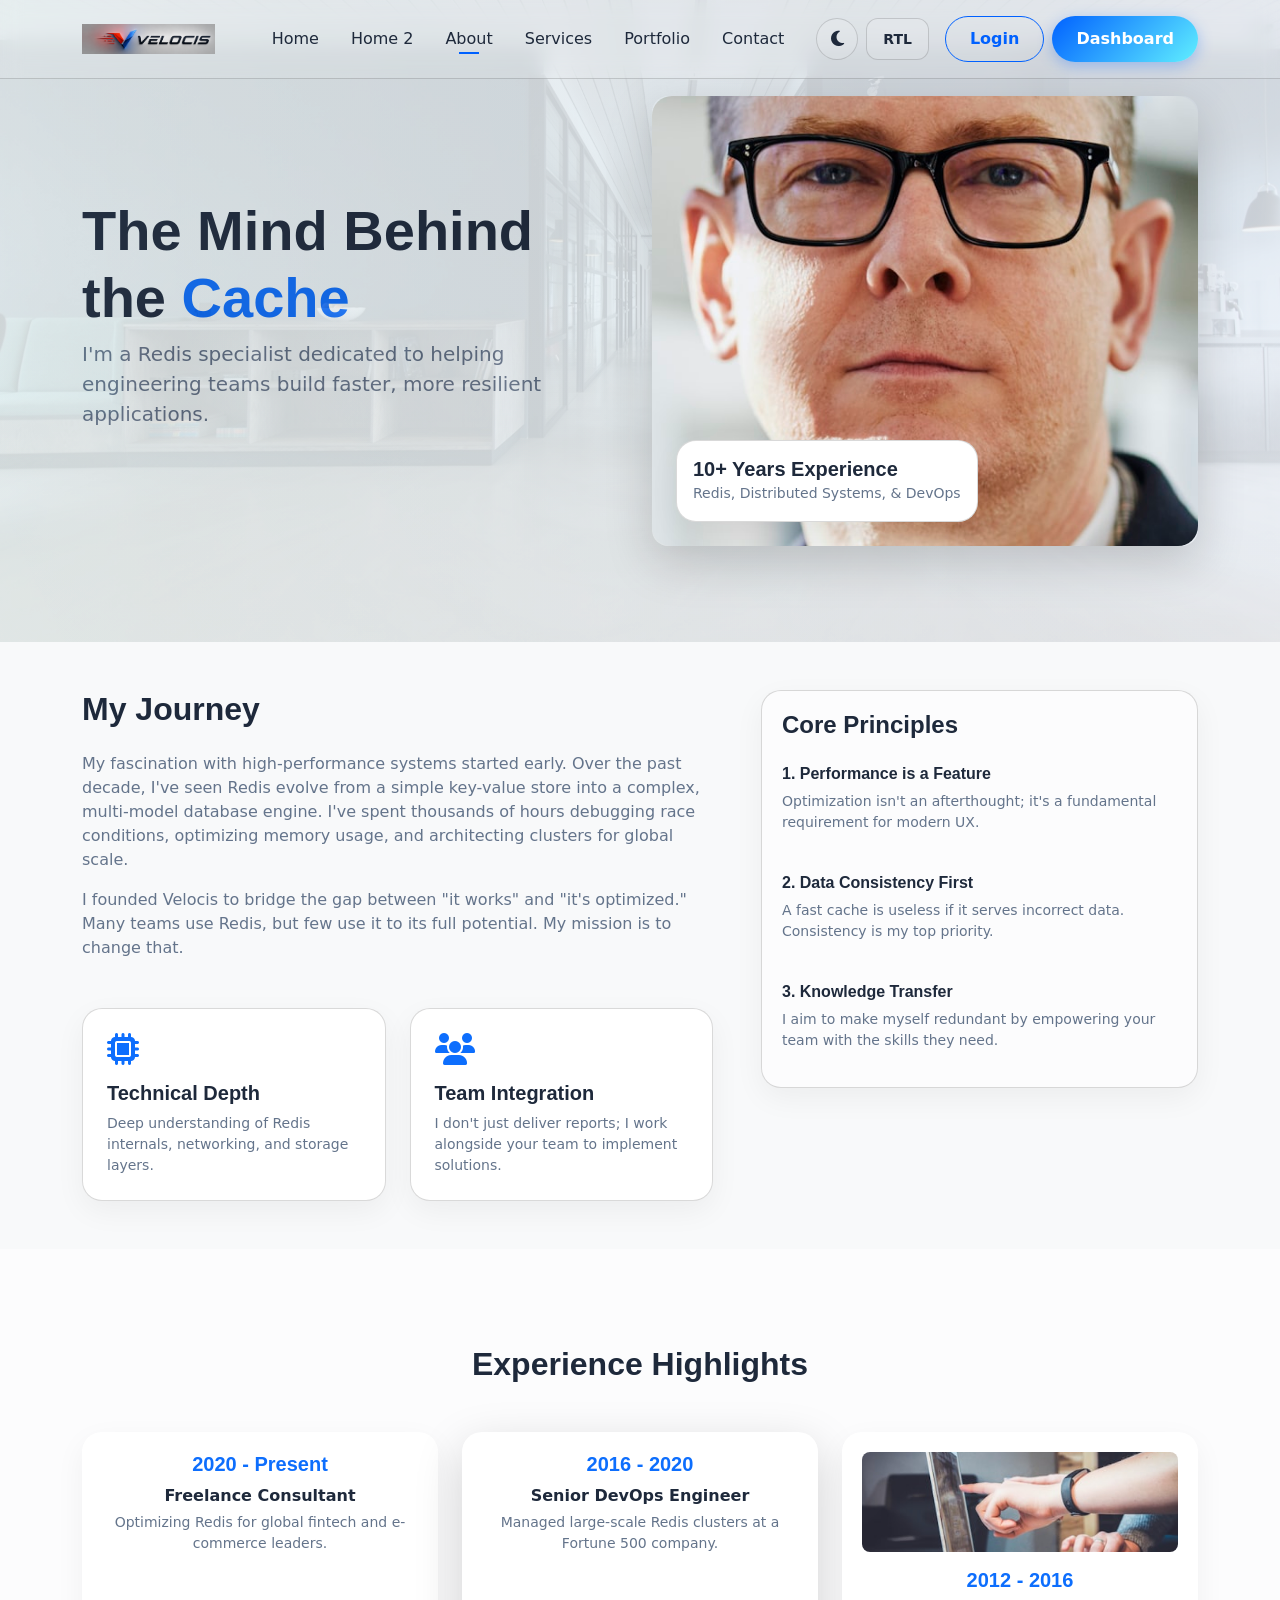
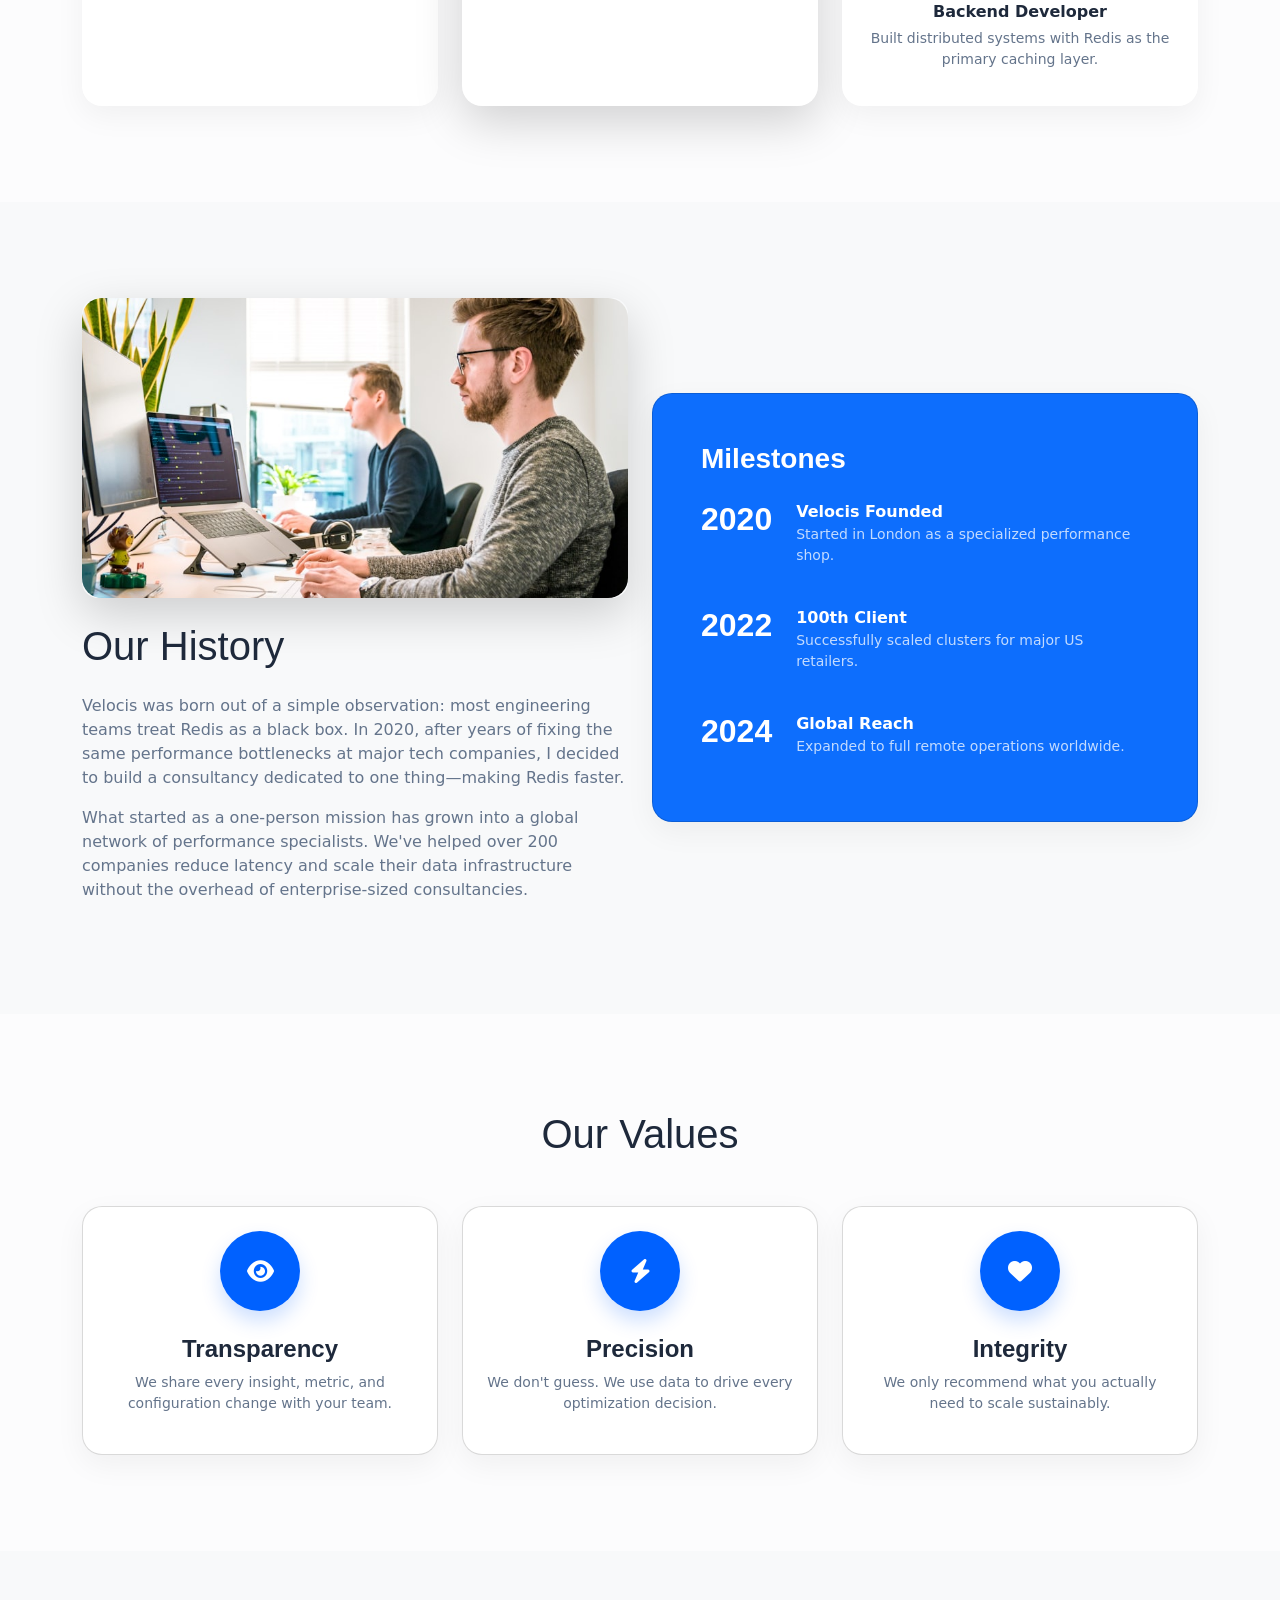
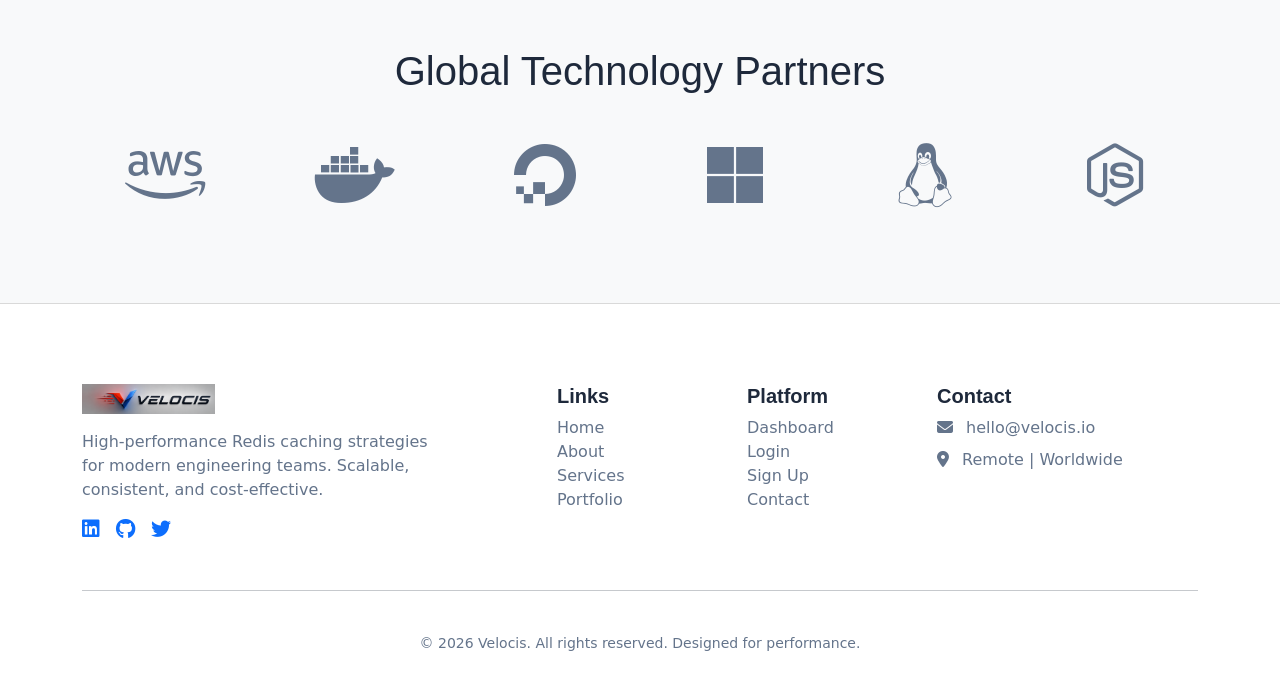
==== about.html @ e5b5977b "First80CentPush" ====
<!DOCTYPE html>
<html lang="en">

<head>
    <meta charset="UTF-8">
    <meta name="viewport" content="width=device-width, initial-scale=1.0">
    <title>About | Velocis Redis Caching</title>
    <link rel="icon" type="image/png" href="assets/favicon.png">
    <link href="https://cdn.jsdelivr.net/npm/bootstrap@5.3.0/dist/css/bootstrap.min.css" rel="stylesheet">
    <link rel="stylesheet" href="https://cdnjs.cloudflare.com/ajax/libs/font-awesome/6.4.0/css/all.min.css">
    <link rel="stylesheet" href="css/style.css">
</head>

<body>

    <!-- Navbar -->
    <nav class="navbar navbar-expand-lg fixed-top py-3">
        <div class="container">
            <a class="navbar-brand d-flex align-items-center" href="index.html">
                <img src="assets/logo.png" alt="Velocis Logo" height="30" class="d-inline-block align-text-top me-2">
            </a>
            <button class="navbar-toggler border-0" type="button" data-bs-toggle="collapse" data-bs-target="#navbarNav">
                <span class="navbar-toggler-icon"></span>
            </button>
            <div class="collapse navbar-collapse" id="navbarNav">
                <ul class="navbar-nav ms-auto align-items-center">
                    <li class="nav-item"><a class="nav-link px-3" href="index.html">Home</a></li>
                    <li class="nav-item"><a class="nav-link px-3" href="index-alt.html">Home 2</a></li>
                    <li class="nav-item"><a class="nav-link px-3 active" href="about.html">About</a></li>
                    <li class="nav-item"><a class="nav-link px-3" href="services.html">Services</a></li>
                    <li class="nav-item"><a class="nav-link px-3" href="portfolio.html">Portfolio</a></li>
                    <li class="nav-item"><a class="nav-link px-3" href="contact.html">Contact</a></li>
                    <li class="nav-item ms-lg-3 d-flex gap-2">
                        <button id="theme-toggle" title="Toggle Theme">
                            <i class="fas fa-moon"></i>
                        </button>
                        <button id="rtl-toggle" class="btn btn-outline-secondary btn-sm">RTL</button>
                    </li>
                    <li class="nav-item ms-lg-3 d-flex gap-2">
                        <a href="login.html" class="btn btn-outline-primary">Login</a>
                        <a href="dashboard.html" class="btn btn-premium">Dashboard</a>
                    </li>
                </ul>
            </div>
        </div>
    </nav>

    <header class="hero-section py-5">
        <img src="assets/about_hero.jpg" alt="Office Background" class="hero-bg-image">
        <div class="container py-5">
            <div class="row align-items-center">
                <div class="col-lg-6">
                    <h1 class="display-4 fw-bold">The Mind Behind the <span class="text-primary">Cache</span></h1>
                    <p class="lead text-muted">I'm a Redis specialist dedicated to helping engineering teams build
                        faster, more resilient applications.</p>
                </div>
                <div class="col-lg-6">
                    <div class="position-relative hover-zoom rounded-4 shadow-lg">
                        <img src="assets/profile.jpg"
                            alt="Consultant Profile" class="img-fluid profile-img-large">
                        <div class="glass-card position-absolute bottom-0 start-0 m-4 p-3 d-none d-md-block" style="z-index: 10;">
                            <h5 class="mb-0">10+ Years Experience</h5>
                            <small class="text-muted">Redis, Distributed Systems, & DevOps</small>
                        </div>
                    </div>
                </div>
            </div>
        </div>
    </header>

    <section class="py-5">
        <div class="container">
            <div class="row g-5">
                <div class="col-lg-7">
                    <h2 class="mb-4">My Journey</h2>
                    <p class="text-muted">My fascination with high-performance systems started early. Over the past
                        decade, I've seen Redis evolve from a simple key-value store into a complex, multi-model
                        database engine. I've spent thousands of hours debugging race conditions, optimizing memory
                        usage, and architecting clusters for global scale.</p>
                    <p class="text-muted">I founded Velocis to bridge the gap between "it works" and "it's optimized."
                        Many teams use Redis, but few use it to its full potential. My mission is to change that.</p>

                    <div class="row g-4 mt-4">
                        <div class="col-md-6">
                            <div class="glass-card h-100 p-4">
                                <i class="fas fa-microchip text-primary mb-3 fa-2x"></i>
                                <h5>Technical Depth</h5>
                                <p class="small text-muted mb-0">Deep understanding of Redis internals, networking, and
                                    storage layers.</p>
                            </div>
                        </div>
                        <div class="col-md-6">
                            <div class="glass-card h-100 p-4">
                                <i class="fas fa-users text-primary mb-3 fa-2x"></i>
                                <h5>Team Integration</h5>
                                <p class="small text-muted mb-0">I don't just deliver reports; I work alongside your
                                    team to implement solutions.</p>
                            </div>
                        </div>
                    </div>
                </div>
                <div class="col-lg-5">
                    <div class="glass-card bg-light-subtle">
                        <h4 class="mb-4">Core Principles</h4>
                        <div class="mb-4">
                            <h6 class="fw-bold">1. Performance is a Feature</h6>
                            <p class="small text-muted">Optimization isn't an afterthought; it's a fundamental
                                requirement for modern UX.</p>
                        </div>
                        <div class="mb-4">
                            <h6 class="fw-bold">2. Data Consistency First</h6>
                            <p class="small text-muted">A fast cache is useless if it serves incorrect data. Consistency
                                is my top priority.</p>
                        </div>
                        <div>
                            <h6 class="fw-bold">3. Knowledge Transfer</h6>
                            <p class="small text-muted">I aim to make myself redundant by empowering your team with the
                                skills they need.</p>
                        </div>
                    </div>
                </div>
            </div>
        </div>
    </section>

    <!-- Timeline/Experience -->
    <section class="py-5 bg-light-subtle">
        <div class="container py-5">
            <h2 class="text-center mb-5">Experience Highlights</h2>
            <div class="row g-4">
                <div class="col-md-4">
                    <div class="glass-card h-100 border-0 text-center">
                        <h5 class="text-primary">2020 - Present</h5>
                        <p class="fw-bold mb-1">Freelance Consultant</p>
                        <p class="small text-muted">Optimizing Redis for global fintech and e-commerce leaders.</p>
                    </div>
                </div>
                <div class="col-md-4">
                    <div class="glass-card h-100 border-0 text-center shadow-lg">
                        <h5 class="text-primary">2016 - 2020</h5>
                        <p class="fw-bold mb-1">Senior DevOps Engineer</p>
                        <p class="small text-muted">Managed large-scale Redis clusters at a Fortune 500 company.</p>
                    </div>
                </div>
                <div class="col-md-4">
                    <div class="glass-card h-100 border-0 text-center hover-zoom">
                        <img src="assets/experience.jpg" alt="Experience" class="img-fluid rounded-3 mb-3" style="height: 100px; object-fit: cover;">
                        <h5 class="text-primary">2012 - 2016</h5>
                        <p class="fw-bold mb-1">Backend Developer</p>
                        <p class="small text-muted">Built distributed systems with Redis as the primary caching layer.
                        </p>
                    </div>
                </div>
            </div>
        </div>
    </section>

    <!-- Company History Section -->
    <section class="py-5">
        <div class="container py-5">
            <div class="row align-items-center">
                <div class="col-lg-6">
                    <div class="hover-zoom rounded-4 shadow-lg mb-4">
                        <img src="assets/history.jpg" alt="Our History" class="img-fluid history-img-standard">
                    </div>
                    <h2 class="h1 mb-4">Our History</h2>
                    <p class="text-muted">Velocis was born out of a simple observation: most engineering teams treat
                        Redis as a black box. In 2020, after years of fixing the same performance bottlenecks at major
                        tech companies, I decided to build a consultancy dedicated to one thing—making Redis faster.</p>
                    <p class="text-muted">What started as a one-person mission has grown into a global network of
                        performance specialists. We've helped over 200 companies reduce latency and scale their data
                        infrastructure without the overhead of enterprise-sized consultancies.</p>
                </div>
                <div class="col-lg-6">
                    <div class="glass-card p-5 bg-primary text-white">
                        <h3 class="mb-4">Milestones</h3>
                        <div class="d-flex gap-4 mb-4">
                            <h2 class="mb-0">2020</h2>
                            <div>
                                <p class="mb-0 fw-bold">Velocis Founded</p>
                                <p class="small opacity-75">Started in London as a specialized performance shop.</p>
                            </div>
                        </div>
                        <div class="d-flex gap-4 mb-4">
                            <h2 class="mb-0">2022</h2>
                            <div>
                                <p class="mb-0 fw-bold">100th Client</p>
                                <p class="small opacity-75">Successfully scaled clusters for major US retailers.</p>
                            </div>
                        </div>
                        <div class="d-flex gap-4">
                            <h2 class="mb-0">2024</h2>
                            <div>
                                <p class="mb-0 fw-bold">Global Reach</p>
                                <p class="small opacity-75">Expanded to full remote operations worldwide.</p>
                            </div>
                        </div>
                    </div>
                </div>
            </div>
        </div>
    </section>

    <!-- Values Section -->
    <section class="py-5 bg-light-subtle">
        <div class="container py-5 text-center">
            <h2 class="h1 mb-5">Our Values</h2>
            <div class="row g-4">
                <div class="col-md-4">
                    <div class="glass-card h-100 p-4 align-items-center">
                        <div class="value-icon-box">
                            <i class="fas fa-eye"></i>
                        </div>
                        <h4>Transparency</h4>
                        <p class="text-muted small">We share every insight, metric, and configuration change with your
                            team.</p>
                    </div>
                </div>
                <div class="col-md-4">
                    <div class="glass-card h-100 p-4 align-items-center">
                        <div class="value-icon-box">
                            <i class="fas fa-bolt"></i>
                        </div>
                        <h4>Precision</h4>
                        <p class="text-muted small">We don't guess. We use data to drive every optimization decision.
                        </p>
                    </div>
                </div>
                <div class="col-md-4">
                    <div class="glass-card h-100 p-4 align-items-center">
                        <div class="value-icon-box">
                            <i class="fas fa-heart"></i>
                        </div>
                        <h4>Integrity</h4>
                        <p class="text-muted small">We only recommend what you actually need to scale sustainably.</p>
                    </div>
                </div>
            </div>
        </div>
    </section>

    <!-- Partners/Trust Section -->
    <section class="py-5">
        <div class="container py-5">
            <h2 class="h1 text-center mb-5">Global Technology Partners</h2>
            <div class="row g-4 align-items-center justify-content-center partner-logos">
                <div class="col-6 col-md-2 text-center"><i class="fab fa-aws fa-4x"></i></div>
                <div class="col-6 col-md-2 text-center"><i class="fab fa-docker fa-4x"></i></div>
                <div class="col-6 col-md-2 text-center"><i class="fab fa-digital-ocean fa-4x"></i></div>
                <div class="col-6 col-md-2 text-center"><i class="fab fa-microsoft fa-4x"></i></div>
                <div class="col-6 col-md-2 text-center"><i class="fab fa-linux fa-4x"></i></div>
                <div class="col-6 col-md-2 text-center"><i class="fab fa-node-js fa-4x"></i></div>
            </div>
        </div>
    </section>

    <!-- Footer -->
    <footer class="footer">
        <div class="container">
            <div class="row g-4 mb-5">
                <div class="col-lg-4">
                    <a class="navbar-brand mb-3 d-flex align-items-center" href="index.html">
                        <img src="assets/logo.png" alt="Velocis Logo" height="30" class="me-2">
                    </a>
                    <p class="text-muted">High-performance Redis caching strategies for modern engineering teams.
                        Scalable, consistent, and cost-effective.</p>
                    <div class="d-flex gap-3">
                        <a href="#" class="text-primary"><i class="fab fa-linkedin fa-lg"></i></a>
                        <a href="#" class="text-primary"><i class="fab fa-github fa-lg"></i></a>
                        <a href="#" class="text-primary"><i class="fab fa-twitter fa-lg"></i></a>
                    </div>
                </div>
                <div class="col-lg-2 offset-lg-1">
                    <h5>Links</h5>
                    <ul class="list-unstyled">
                        <li><a href="index.html" class="text-decoration-none text-muted">Home</a></li>
                        <li><a href="about.html" class="text-decoration-none text-muted">About</a></li>
                        <li><a href="services.html" class="text-decoration-none text-muted">Services</a></li>
                        <li><a href="portfolio.html" class="text-decoration-none text-muted">Portfolio</a></li>
                    </ul>
                </div>
                <div class="col-lg-2">
                    <h5>Platform</h5>
                    <ul class="list-unstyled">
                        <li><a href="dashboard.html" class="text-decoration-none text-muted">Dashboard</a></li>
                        <li><a href="login.html" class="text-decoration-none text-muted">Login</a></li>
                        <li><a href="signup.html" class="text-decoration-none text-muted">Sign Up</a></li>
                        <li><a href="contact.html" class="text-decoration-none text-muted">Contact</a></li>
                    </ul>
                </div>
                <div class="col-lg-3">
                    <h5>Contact</h5>
                    <ul class="list-unstyled">
                        <li class="text-muted mb-2"><i class="fas fa-envelope me-2"></i> hello@velocis.io</li>
                        <li class="text-muted mb-2"><i class="fas fa-location-dot me-2"></i> Remote | Worldwide</li>
                    </ul>
                </div>
            </div>
            <hr>
            <div class="text-center text-muted pt-4">
                <small>&copy; 2026 Velocis. All rights reserved. Designed for performance.</small>
            </div>
        </div>
    </footer>

    <script src="https://cdn.jsdelivr.net/npm/bootstrap@5.3.0/dist/js/bootstrap.bundle.min.js"></script>
    <script src="js/main.js"></script>
</body>

</html>
---- css/style.css ----
:root {
    --primary-color: #0061ff;
    --secondary-color: #60efff;
    --accent-color: #ff3366;
    --bg-body: #f8f9fa;
    --bg-card: #ffffff;
    --text-main: #1e293b;
    --text-muted: #64748b;
    --transition: all 0.3s cubic-bezier(0.4, 0, 0.2, 1);
    --glass-bg: rgba(255, 255, 255, 0.1);
    --glass-border: rgba(0, 0, 0, 0.15);
}

[data-theme="dark"] {
    --bg-body: #0f172a;
    --bg-card: #1e293b;
    --text-main: #f8f9fa;
    --text-muted: #94a3b8;
    --glass-bg: rgba(15, 23, 42, 0.7);
    --glass-border: rgba(255, 255, 255, 0.2);
}

body {
    font-family: 'Inter', system-ui, -apple-system, sans-serif;
    background-color: var(--bg-body);
    color: var(--text-main);
    transition: var(--transition);
    overflow-x: hidden;
}

a {
    transition: var(--transition);
    display: inline-block;
}

a:hover {
    color: var(--primary-color);
    transform: translateY(-5px);
}

.text-primary.text-decoration-none {
    position: relative;
    transition: var(--transition);
    display: inline-block;
}

.text-primary.text-decoration-none:hover {
    color: var(--accent-color) !important;
    transform: translateY(-5px);
}

.text-primary.text-decoration-none::after {
    content: '';
    position: absolute;
    width: 0;
    height: 1px;
    bottom: -2px;
    left: 0;
    background-color: currentColor;
    transition: var(--transition);
}

.text-primary.text-decoration-none:hover::after {
    width: 100%;
}

h1, h2, h3, h4, h5, h6 {
    font-family: 'Outfit', sans-serif;
    font-weight: 700;
}

/* Premium Navigation */
.navbar {
    backdrop-filter: blur(10px);
    background: var(--glass-bg);
    border-bottom: 1px solid var(--glass-border);
    transition: var(--transition);
}

.nav-link {
    position: relative;
    font-weight: 500;
    display: inline-block;
    color: var(--text-main) !important;
}

.nav-link::after {
    content: '';
    position: absolute;
    width: 0;
    height: 2px;
    bottom: 5px;
    left: 50%;
    background: var(--primary-color);
    transition: var(--transition);
    transform: translateX(-50%);
}

.nav-link:hover::after,
.nav-link.active::after {
    width: 20px;
}

.nav-link:hover {
    color: var(--primary-color) !important;
    transform: translateY(-5px);
}

.dropdown-menu {
    background: var(--bg-card);
    backdrop-filter: blur(15px);
    border: 1px solid var(--glass-border);
    border-radius: 15px;
    padding: 1rem;
    margin-top: 15px;
    display: block;
    opacity: 0;
    visibility: hidden;
    transform: translateY(10px);
    transition: var(--transition);
}

.dropdown:hover .dropdown-menu {
    opacity: 1;
    visibility: visible;
    transform: translateY(0);
}

.dropdown-item {
    border-radius: 8px;
    padding: 0.5rem 1rem;
    transition: var(--transition);
    display: block;
    color: var(--text-main);
}

.dropdown-item:hover {
    background: var(--primary-color);
    color: white;
    transform: translateY(-5px);
}

.navbar-brand {
    font-weight: 800;
    font-size: 1.5rem;
    letter-spacing: -1px;
    color: var(--primary-color); /* Fallback for older browsers */
    background: linear-gradient(45deg, var(--primary-color), var(--secondary-color));
    background-clip: text;
    -webkit-background-clip: text;
    -webkit-text-fill-color: transparent;
}

/* Image Utilities */
.bg-img {
    background-size: cover;
    background-position: center;
    background-repeat: no-repeat;
}

.image-overlay {
    position: relative;
}

.image-overlay::before {
    content: '';
    position: absolute;
    top: 0;
    left: 0;
    width: 100%;
    height: 100%;
    background: linear-gradient(to bottom, rgba(15, 23, 42, 0.4), rgba(15, 23, 42, 0.7));
    z-index: 1;
}

.image-overlay > * {
    position: relative;
    z-index: 2;
}

.avatar-img {
    width: 48px;
    height: 48px;
    border-radius: 50%;
    object-fit: cover;
    border: 2px solid var(--primary-color);
}

.value-icon-box {
    width: 80px;
    height: 80px;
    display: flex;
    align-items: center;
    justify-content: center;
    background: var(--primary-color);
    color: white;
    border-radius: 50%;
    margin: 0 auto 1.5rem;
    font-size: 1.5rem;
    transition: var(--transition);
    box-shadow: 0 10px 20px rgba(0, 97, 255, 0.2);
}

.value-icon-box:hover {
    transform: scale(1.1) rotate(10deg);
    box-shadow: 0 15px 30px rgba(0, 97, 255, 0.3);
}

[data-theme="dark"] .value-icon-box {
    background: rgba(0, 97, 255, 0.2);
    color: var(--primary-color);
    border: 1px solid var(--primary-color);
}

.icon-box {
    width: 54px;
    height: 54px;
    display: flex;
    align-items: center;
    justify-content: center;
    border-radius: 50%;
    flex-shrink: 0;
}

.social-btn {
    width: 42px;
    height: 42px;
    display: flex;
    align-items: center;
    justify-content: center;
    border-radius: 50%;
    border: 1.5px solid var(--primary-color);
    color: var(--primary-color);
    transition: var(--transition);
    text-decoration: none !important;
}

.social-btn:hover {
    background: var(--primary-color);
    color: white !important;
    transform: translateY(-5px);
    box-shadow: 0 5px 15px rgba(0, 97, 255, 0.3);
}

[data-theme="dark"] .social-btn {
    border-color: var(--glass-border);
    color: var(--text-main);
    background: var(--glass-bg);
}

[data-theme="dark"] .social-btn:hover {
    background: var(--primary-color);
    border-color: var(--primary-color);
    color: white !important;
}

.profile-img-large {
    max-height: 450px;
    width: 100%;
    object-fit: cover;
    border-radius: 20px;
}

.history-img-standard {
    max-height: 300px;
    width: 100%;
    object-fit: cover;
    border-radius: 20px;
}

.hover-zoom {
    overflow: hidden;
}

.hover-zoom img {
    transition: var(--transition);
}

.hover-zoom:hover img {
    transform: scale(1.1);
}

/* Hero Section */
.hero-section {
    padding: 160px 0 100px;
    background: radial-gradient(circle at top right, rgba(0, 97, 255, 0.05), transparent),
                radial-gradient(circle at bottom left, rgba(96, 239, 255, 0.05), transparent);
    position: relative;
    overflow: hidden;
}

.hero-bg-image {
    position: absolute;
    top: 0;
    left: 0;
    width: 100%;
    height: 100%;
    object-fit: cover;
    opacity: 0.15;
    z-index: 0;
    pointer-events: none;
}

[data-theme="dark"] .hero-bg-image {
    opacity: 0.2;
}

.hero-section.auth-page {
    padding-top: 60px;
    padding-bottom: 60px;
    background: linear-gradient(135deg, rgba(0, 97, 255, 0.1), rgba(96, 239, 255, 0.1)),
                url('../assets/home_hero.jpg');
    background-size: cover;
    background-position: center;
}

.hero-title {
    font-size: clamp(2.5rem, 5vw, 4rem);
    line-height: 1.1;
    margin-bottom: 1.5rem;
}

/* Glass Cards */
.glass-card {
    background: var(--bg-card);
    border: 1px solid var(--glass-border);
    border-radius: 20px;
    padding: 1.25rem;
    transition: var(--transition);
    box-shadow: 0 10px 30px rgba(0, 0, 0, 0.05);
    display: flex;
    flex-direction: column;
}

.glass-card > .mt-auto,
.glass-card .p-4 > .mt-auto {
    margin-top: auto;
}

.glass-card .p-4 {
    display: flex;
    flex-direction: column;
    flex-grow: 1;
}

.glass-card:hover {
    transform: translateY(-10px);
    box-shadow: 0 20px 40px rgba(0, 0, 0, 0.1);
}

/* Buttons */
.btn {
    border-radius: 50px;
    font-weight: 600;
    padding: 10px 24px;
    transition: var(--transition);
    border-width: 1.5px;
    display: inline-flex;
    align-items: center;
    justify-content: center;
    gap: 8px;
}

.btn:active {
    transform: scale(0.98);
}

.btn-sm {
    padding: 6px 16px;
    font-size: 0.875rem;
}

.btn-lg {
    padding: 12px 32px;
    font-size: 1.1rem;
}

/* Button Group Adjustment */
.btn-group .btn {
    border-radius: 12px;
}

.btn-group .btn:first-child {
    border-top-right-radius: 0;
    border-bottom-right-radius: 0;
}

.btn-group .btn:last-child {
    border-top-left-radius: 0;
    border-bottom-left-radius: 0;
}

.btn-group .btn:not(:first-child):not(:last-child) {
    border-radius: 0;
}

.btn-premium {
    background: linear-gradient(135deg, var(--primary-color), var(--secondary-color));
    color: white;
    border: none !important;
    box-shadow: 0 4px 15px rgba(0, 97, 255, 0.3);
}

.btn-premium:hover {
    transform: translateY(-5px) scale(1.02);
    box-shadow: 0 8px 25px rgba(0, 97, 255, 0.4);
    color: white;
}

.btn-primary {
    background-color: var(--primary-color);
    border-color: var(--primary-color);
    box-shadow: 0 4px 10px rgba(0, 97, 255, 0.2);
}

.btn-primary:hover {
    background-color: #0052d9;
    border-color: #0052d9;
    transform: translateY(-5px);
    box-shadow: 0 6px 15px rgba(0, 97, 255, 0.3);
}

.btn-outline-primary {
    color: var(--primary-color);
    border-color: var(--primary-color);
}

.btn-outline-primary:hover {
    background-color: var(--primary-color);
    color: white;
    transform: translateY(-5px);
}

.btn-outline-secondary {
    color: var(--text-main);
    border-color: var(--glass-border);
    background: var(--glass-bg);
}

.btn-outline-secondary:hover {
    background-color: var(--primary-color);
    border-color: var(--primary-color) !important;
    color: white !important;
    transform: translateY(-5px);
}

.btn-light {
    background-color: white;
    color: var(--primary-color);
    border: none;
    box-shadow: 0 4px 15px rgba(0, 0, 0, 0.1);
}

.btn-light:hover {
    background-color: #f8f9fa;
    transform: translateY(-5px);
    box-shadow: 0 8px 25px rgba(0, 0, 0, 0.15);
}

/* Dashboard Elements */
.stat-card {
    border-left: 4px solid var(--primary-color);
}

.cursor-pointer {
    cursor: pointer;
}

.chart-container {
    min-height: 300px;
    background: rgba(0,0,0,0.02);
    border-radius: 15px;
    display: flex;
    align-items: center;
    justify-content: center;
}

/* Theme Toggle */
#theme-toggle {
    cursor: pointer;
    padding: 0;
    border-radius: 50%;
    width: 42px;
    height: 42px;
    display: flex;
    align-items: center;
    justify-content: center;
    background: var(--glass-bg);
    border: 1.5px solid var(--glass-border);
    color: var(--text-main);
    transition: var(--transition);
}

#theme-toggle:hover {
    background: var(--primary-color);
    border-color: var(--primary-color);
    color: white;
    transform: translateY(-5px) rotate(15deg) scale(1.1);
}

#theme-toggle i {
    font-size: 1.1rem;
}

/* RTL Support */
[dir="rtl"] {
    text-align: right;
}

[dir="rtl"] .ms-auto {
    margin-right: auto !important;
    margin-left: 0 !important;
}

[dir="rtl"] .me-2 {
    margin-left: 0.5rem !important;
    margin-right: 0 !important;
}

[dir="rtl"] .navbar-brand {
    letter-spacing: 0;
}

[dir="rtl"] .hero-section {
    background: radial-gradient(circle at top left, rgba(0, 97, 255, 0.05), transparent),
                radial-gradient(circle at bottom right, rgba(96, 239, 255, 0.05), transparent);
}

/* Dashboard Sidebar */
.dashboard-wrapper {
    display: flex;
    min-height: 100vh;
}

.sidebar {
    width: 280px;
    background: var(--bg-card);
    border-right: 1px solid var(--glass-border);
    position: fixed;
    height: 100vh;
    display: flex;
    flex-direction: column;
    z-index: 1000;
    transition: var(--transition);
    box-shadow: 4px 0 15px rgba(0, 0, 0, 0.02);
    overflow-y: auto;
    overflow-x: hidden;
    scrollbar-width: thin;
    scrollbar-color: var(--primary-color) transparent;
}

/* Custom scrollbar for better visibility */
.sidebar::-webkit-scrollbar {
    width: 6px;
}

.sidebar::-webkit-scrollbar-track {
    background: transparent;
}

.sidebar::-webkit-scrollbar-thumb {
    background: rgba(0, 97, 255, 0.2);
    border-radius: 10px;
}

.sidebar:hover::-webkit-scrollbar-thumb {
    background: var(--primary-color);
}

.sidebar::before {
    content: '';
    position: absolute;
    top: 0;
    left: 0;
    width: 100%;
    height: 100%;
    background: linear-gradient(180deg, rgba(0, 97, 255, 0.02) 0%, transparent 100%);
    pointer-events: none;
}

[data-theme="dark"] .sidebar {
    background: #111827;
}

[dir="rtl"] .sidebar {
    border-right: none;
    border-left: 1px solid var(--glass-border);
    right: 0;
    left: auto;
    box-shadow: -4px 0 15px rgba(0, 0, 0, 0.02);
}

.sidebar-header {
    padding: 2rem 1.5rem;
    border-bottom: 1px solid var(--glass-border);
    display: flex;
    flex-direction: column;
    align-items: center;
    text-align: center;
}

.admin-profile {
    display: flex;
    flex-direction: column;
    align-items: center;
    gap: 0.75rem;
    padding: 1rem;
    width: 100%;
    background: var(--glass-bg);
    border-radius: 15px;
    border: 1px solid var(--glass-border);
}

.admin-avatar {
    width: 48px;
    height: 48px;
    border-radius: 12px;
    background: var(--primary-color);
    display: flex;
    align-items: center;
    justify-content: center;
    color: white;
    font-weight: 700;
}

.sidebar-nav {
    flex-grow: 1;
    padding: 1.5rem;
}

.nav-menu {
    list-style: none;
    padding: 0;
    margin: 0;
}

.nav-menu-item {
    margin-bottom: 0.5rem;
}

.nav-menu-link {
    display: flex;
    align-items: center;
    gap: 1rem;
    padding: 0.75rem 1rem;
    border-radius: 12px;
    color: var(--text-main);
    text-decoration: none;
    transition: var(--transition);
}

.nav-menu-link:hover, .nav-menu-link.active {
    background: rgba(0, 97, 255, 0.1);
    color: var(--primary-color);
    transform: translateX(5px);
}

[dir="rtl"] .nav-menu-link:hover, [dir="rtl"] .nav-menu-link.active {
    transform: translateX(-5px);
}

.sidebar-footer {
    padding: 1.5rem;
    border-top: 1px solid var(--glass-border);
    display: flex;
    flex-direction: column;
    gap: 1rem;
}

.sidebar-toggles {
    display: flex;
    gap: 0.5rem;
    justify-content: space-between;
}

.main-content {
    flex-grow: 1;
    margin-left: 280px;
    transition: var(--transition);
}

[dir="rtl"] .main-content {
    margin-left: 0;
    margin-right: 280px;
}

@media (max-width: 992px) {
    .sidebar {
        transform: translateX(-100%);
    }
    
    [dir="rtl"] .sidebar {
        transform: translateX(100%);
    }
    
    .sidebar.show {
        transform: translateX(0);
    }
    
    .main-content {
        margin-left: 0 !important;
        margin-right: 0 !important;
    }
}

/* Theme Toggle Adjustment */
.sidebar #theme-toggle {
    width: 42px;
    height: 42px;
    justify-content: center;
    padding: 0;
    gap: 0;
    border-radius: 50%;
    background: var(--glass-bg);
}

#rtl-toggle {
    width: auto;
    min-width: 42px;
    height: 42px;
    border-radius: 12px;
}

.sidebar-toggles {
    display: flex;
    gap: 0.75rem;
    align-items: center;
    justify-content: center;
}

/* Dashboard Views */
.dashboard-view {
    display: none;
    animation: fadeIn 0.4s ease forwards;
}

.dashboard-view.active {
    display: block;
}

@keyframes fadeIn {
    from { opacity: 0; transform: translateY(10px); }
    to { opacity: 1; transform: translateY(0); visibility: visible; }
}

/* Bento Dashboard Layout */
.bento-grid {
    display: grid;
    grid-template-columns: repeat(4, 1fr);
    grid-auto-rows: minmax(160px, auto);
    gap: 1.5rem;
    padding: 1rem 0;
}

.bento-item {
    background: var(--bg-card);
    border: 1px solid var(--glass-border);
    border-radius: 24px;
    padding: 1.25rem;
    transition: var(--transition);
    position: relative;
    overflow: hidden;
    display: flex;
    flex-direction: column;
}

.bento-item > *:last-child {
    margin-top: auto;
}

.bento-item:hover {
    transform: scale(1.01);
    box-shadow: 0 10px 30px rgba(0, 0, 0, 0.05);
}

.bento-item-large {
    grid-column: span 2;
    grid-row: span 2;
}

.bento-item-wide {
    grid-column: span 2;
}

.bento-item-tall {
    grid-row: span 2;
}

.bento-item-full {
    grid-column: span 4;
}

/* Cluster Map Styling */
.cluster-map {
    flex-grow: 1;
    min-height: 250px;
    display: flex;
    align-items: center;
    justify-content: center;
    background: radial-gradient(circle at center, rgba(0, 97, 255, 0.05) 0%, transparent 70%);
}

.node-dot {
    width: 12px;
    height: 12px;
    border-radius: 50%;
    background: var(--primary-color);
    position: relative;
    animation: pulse 2s infinite;
}

@keyframes pulse {
    0% { box-shadow: 0 0 0 0 rgba(0, 97, 255, 0.4); }
    70% { box-shadow: 0 0 0 10px rgba(0, 97, 255, 0); }
    100% { box-shadow: 0 0 0 0 rgba(0, 97, 255, 0); }
}

/* Log Feed Styling */
.log-feed {
    font-family: 'Monaco', 'Consolas', monospace;
    font-size: 0.8rem;
    height: 200px;
    overflow-y: auto;
    padding: 1rem;
    background: rgba(0, 0, 0, 0.02);
    border-radius: 12px;
}

.log-entry {
    margin-bottom: 0.4rem;
    display: flex;
    gap: 0.5rem;
}

.log-time { color: var(--text-muted); }
.log-status { font-weight: bold; }
.status-ok { color: #10b981; }
.status-warn { color: #f59e0b; }

/* Responsive Bento */
@media (max-width: 1200px) {
    .bento-grid {
        grid-template-columns: repeat(2, 1fr);
    }
    .bento-item-full {
        grid-column: span 2;
    }
}

@media (max-width: 768px) {
    .bento-grid {
        grid-template-columns: 1fr;
    }
    .bento-item-large, .bento-item-wide, .bento-item-tall, .bento-item-full {
        grid-column: span 1;
        grid-row: span 1;
    }
}

/* Animations */
@keyframes fadeInUp {
    from { opacity: 0; transform: translateY(20px); }
    to { opacity: 1; transform: translateY(0); }
}

.animate-fade-up {
    animation: fadeInUp 0.8s ease forwards;
}

/* Accordion Overrides */
.accordion-item {
    background-color: transparent !important;
    border: none !important;
}

.accordion-button {
    color: var(--text-main) !important;
    font-weight: 600;
    box-shadow: none !important;
    padding: 1.25rem 1.5rem;
}

.accordion-button:not(.collapsed) {
    background-color: rgba(0, 97, 255, 0.1) !important;
    color: var(--primary-color) !important;
}

.accordion-button::after {
    filter: brightness(0) invert(0.5);
}

[data-theme="dark"] .accordion-button::after {
    filter: brightness(0) invert(1);
}

.accordion-body {
    color: var(--text-muted) !important;
    padding: 0 1.5rem 1.5rem;
}

/* Partner Logos */
.partner-logos i {
    color: var(--text-muted);
    transition: var(--transition);
}

.partner-logos i:hover {
    color: var(--primary-color);
    transform: scale(1.1);
}

[data-theme="dark"] .partner-logos i {
    color: var(--text-main);
    opacity: 0.8;
}

[data-theme="dark"] .partner-logos i:hover {
    color: var(--secondary-color);
    opacity: 1;
}

/* Footer */
footer, .footer {
    background: var(--bg-card);
    padding: 80px 0 40px;
    border-top: 1px solid var(--glass-border);
}

.text-muted {
    color: var(--text-muted) !important;
}

[data-theme="dark"] .bg-light,
[data-theme="dark"] .bg-light-subtle {
    background-color: var(--bg-card) !important;
}

[data-theme="dark"] .text-dark {
    color: var(--text-main) !important;
}

[data-theme="dark"] .navbar-toggler-icon {
    filter: invert(1);
}

[data-theme="dark"] .bg-white {
    background-color: var(--bg-card) !important;
    color: var(--text-main) !important;
}

[data-theme="dark"] .bg-white .text-muted {
    color: var(--text-muted) !important;
}
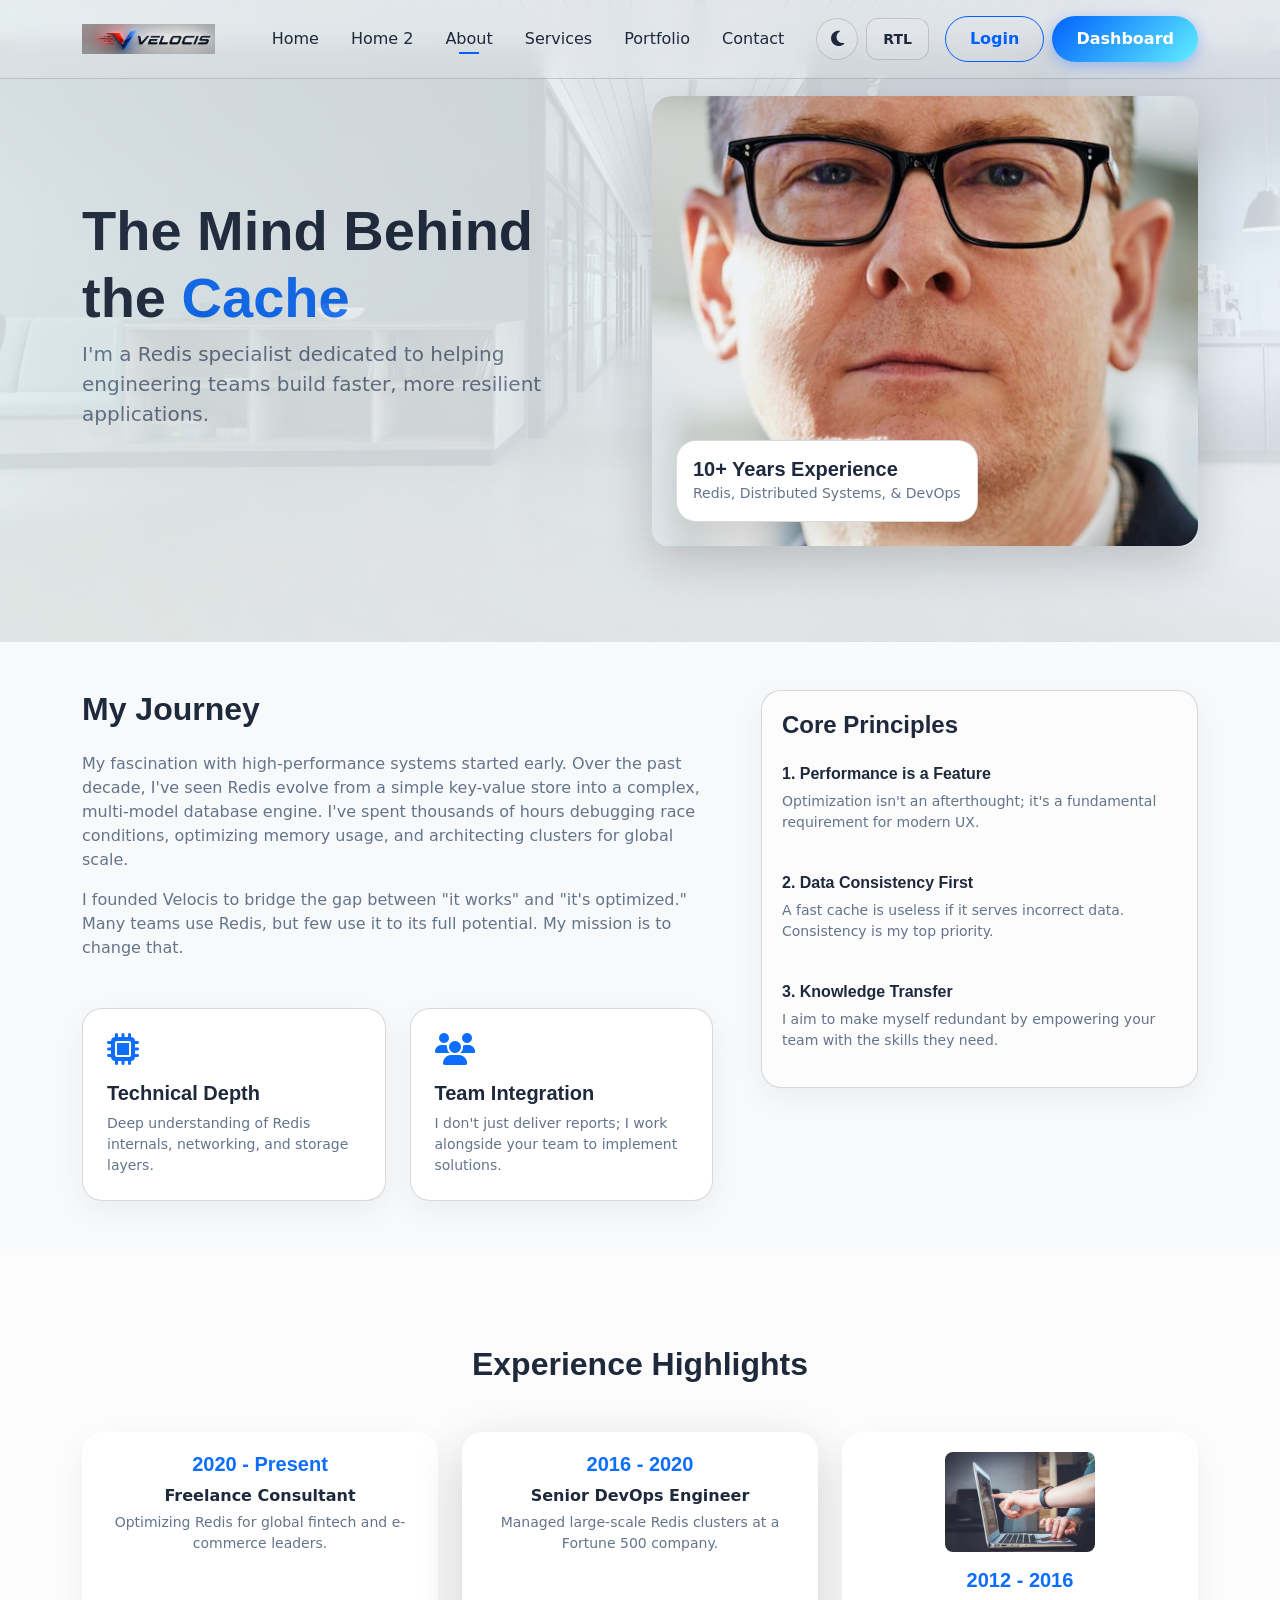
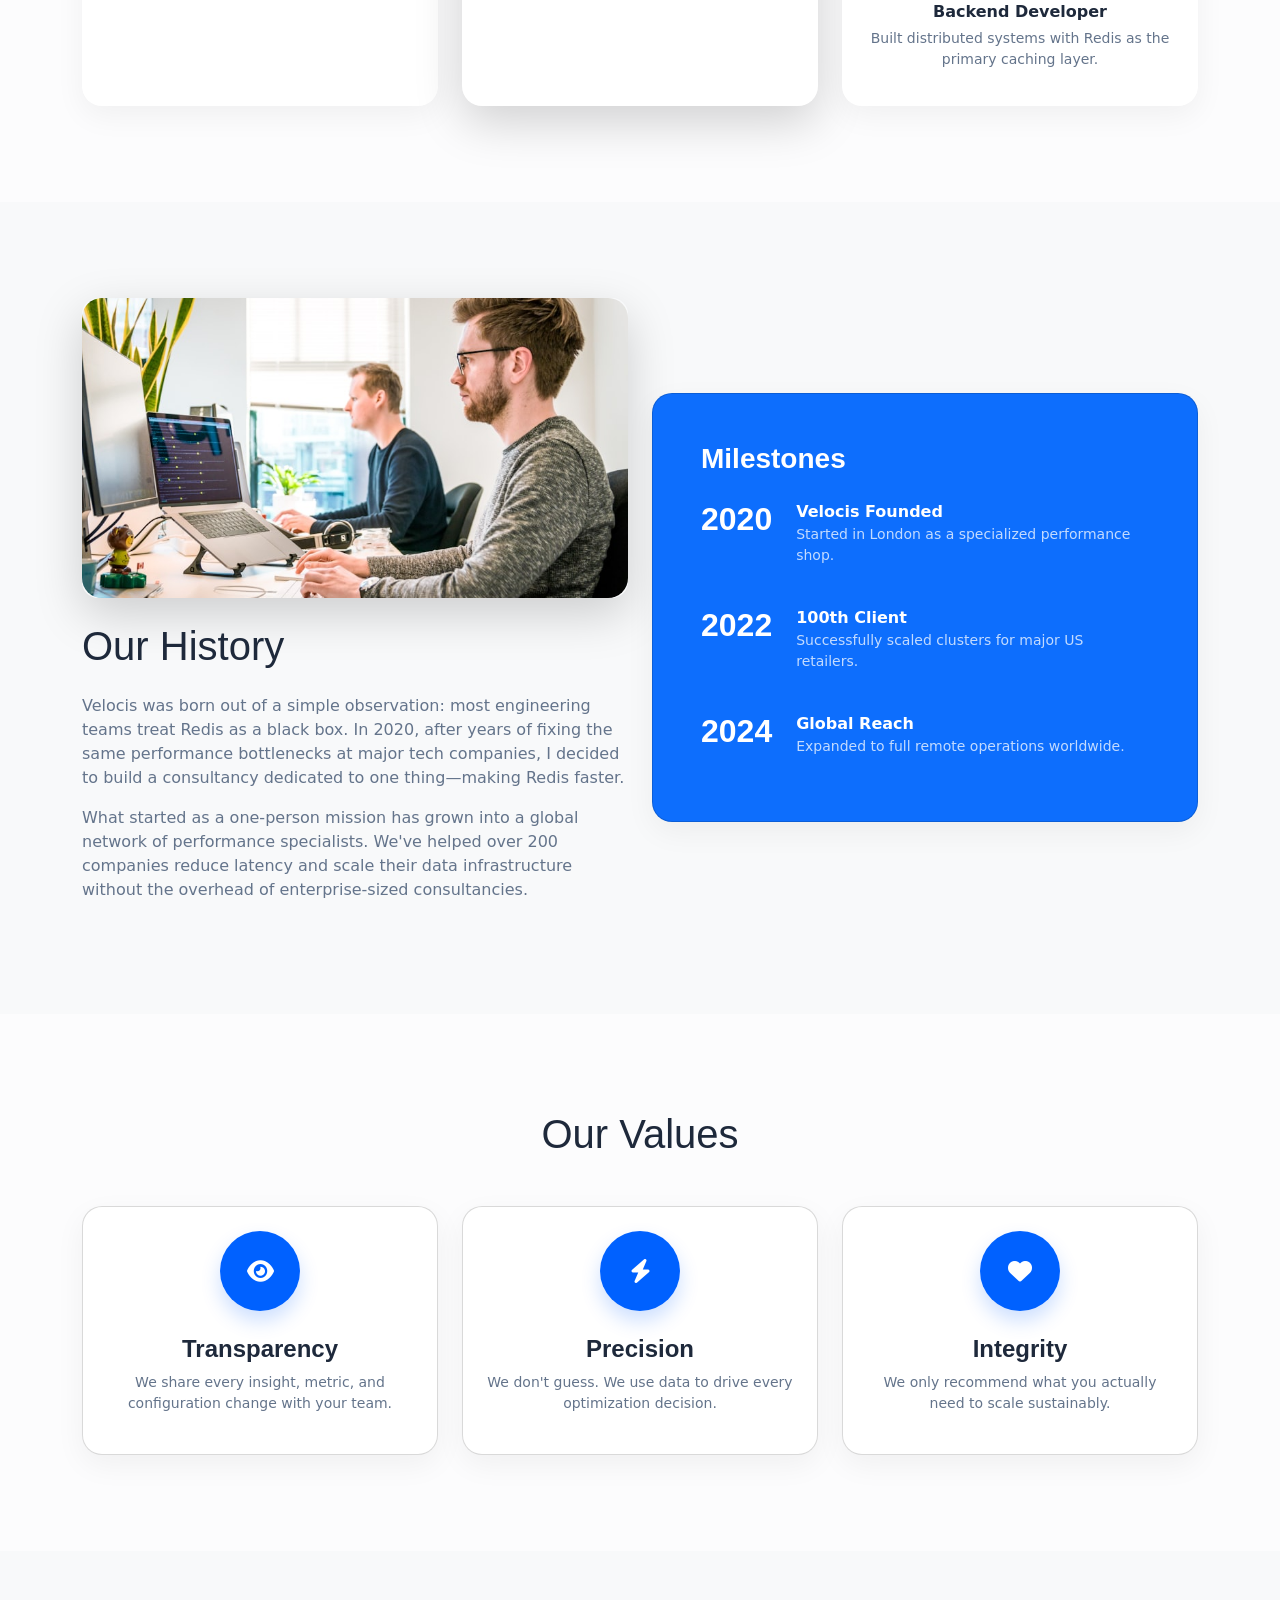
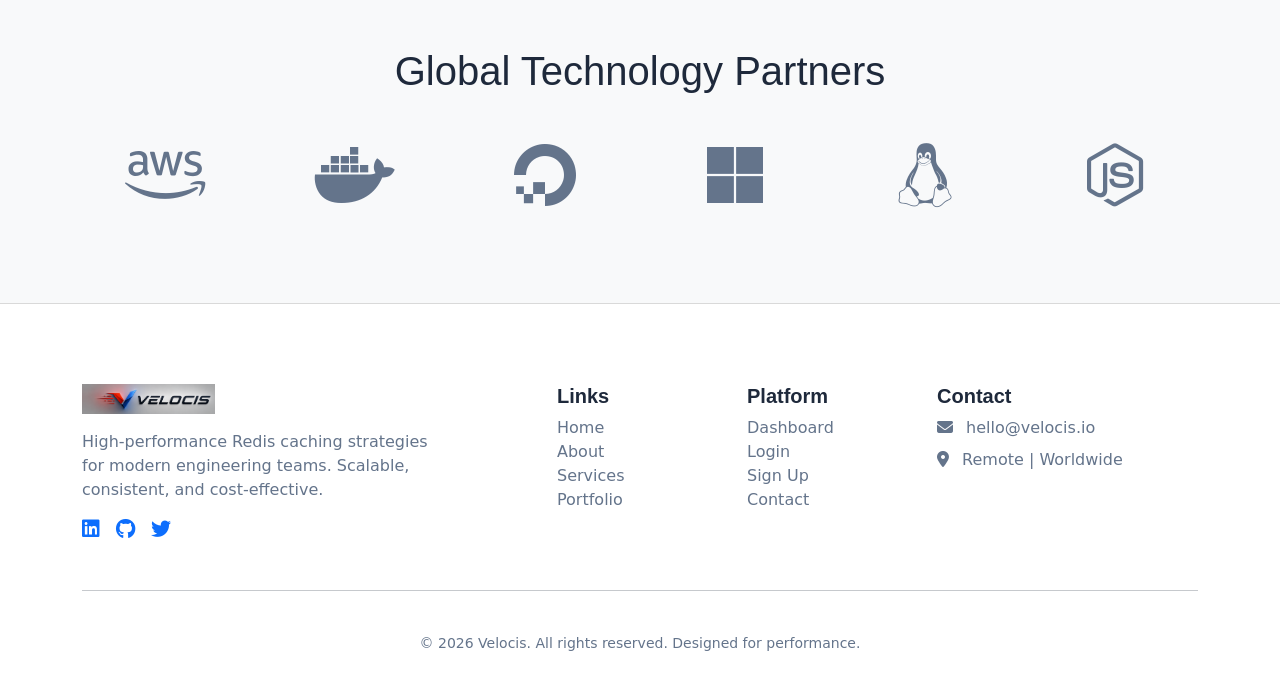
==== commit 63e7e1bb: "intcor3" ====
--- a/about.html
+++ b/about.html
@@ -23,6 +23,9 @@
                 <span class="navbar-toggler-icon"></span>
             </button>
             <div class="collapse navbar-collapse" id="navbarNav">
+                <button type="button" class="mobile-close-btn d-lg-none" data-bs-toggle="collapse" data-bs-target="#navbarNav" aria-label="Close">
+                    <i class="fas fa-times"></i>
+                </button>
                 <ul class="navbar-nav ms-auto align-items-center">
                     <li class="nav-item"><a class="nav-link px-3" href="index.html">Home</a></li>
                     <li class="nav-item"><a class="nav-link px-3" href="index-alt.html">Home 2</a></li>
--- a/css/style.css
+++ b/css/style.css
@@ -332,6 +332,14 @@
     flex-direction: column;
 }
 
+.glass-card.text-center {
+    align-items: center;
+}
+
+.glass-card.text-center .d-flex {
+    justify-content: center;
+}
+
 .glass-card > .mt-auto,
 .glass-card .p-4 > .mt-auto {
     margin-top: auto;
@@ -684,7 +692,17 @@
     margin-right: 280px;
 }
 
-@media (max-width: 992px) {
+.dashboard-mobile-header {
+    display: none !important;
+}
+
+@media (max-width: 1100px) {
+    .dashboard-mobile-header {
+        display: flex !important;
+    }
+}
+
+@media (max-width: 1100px) {
     .sidebar {
         transform: translateX(-100%);
     }
@@ -951,3 +969,237 @@
 [data-theme="dark"] .bg-white .text-muted {
     color: var(--text-muted) !important;
 }
+/* Mobile Navigation (Up to 1100px) */
+@media (max-width: 1100px) {
+    .navbar-expand-lg .navbar-toggler {
+        display: block;
+    }
+
+    .navbar-expand-lg .navbar-collapse {
+        display: flex !important;
+        position: fixed;
+        top: 0;
+        right: -100%;
+        width: 300px;
+        height: 100vh;
+        background: var(--bg-card);
+        flex-direction: column;
+        padding: 80px 1.5rem 2rem;
+        transition: var(--transition);
+        z-index: 1050;
+        box-shadow: -10px 0 30px rgba(0,0,0,0.1);
+        overflow-y: auto;
+        visibility: hidden;
+    }
+
+    .navbar-expand-lg .navbar-collapse.show {
+        right: 0;
+        visibility: visible;
+    }
+
+    .navbar-expand-lg .navbar-collapse::before {
+        content: '';
+        position: fixed;
+        top: 0;
+        left: 0;
+        width: 100vw;
+        height: 100vh;
+        background: rgba(15, 23, 42, 0.5);
+        backdrop-filter: blur(4px);
+        z-index: -1;
+        opacity: 0;
+        visibility: hidden;
+        transition: var(--transition);
+    }
+
+    .navbar-expand-lg .navbar-collapse.show::before {
+        opacity: 1;
+        visibility: visible;
+    }
+
+    .navbar-expand-lg .navbar-nav {
+        width: 100%;
+        align-items: flex-start !important;
+        margin-bottom: 2rem;
+    }
+
+    .navbar-expand-lg .nav-item {
+        width: 100%;
+        margin-bottom: 0.5rem;
+    }
+
+    .navbar-expand-lg .nav-link {
+        padding: 0.75rem 0 !important;
+        font-size: 1rem;
+        border-bottom: 1px solid var(--glass-border);
+        width: 100%;
+        display: block;
+    }
+
+    .navbar-expand-lg .nav-link:hover {
+        transform: translateX(10px);
+    }
+
+    .navbar-expand-lg .nav-link::after {
+        display: none;
+    }
+
+    .navbar-expand-lg .nav-item.ms-lg-3 {
+        margin-left: 0 !important;
+        margin-top: 1.5rem;
+        width: 100%;
+        display: flex;
+        flex-direction: row !important;
+        flex-wrap: wrap;
+        gap: 1rem;
+        justify-content: flex-start;
+        align-items: center;
+    }
+
+    .navbar-expand-lg .nav-item.ms-lg-3 .btn,
+    .navbar-expand-lg .nav-item.ms-lg-3 button {
+        flex: 1 1 auto;
+        min-width: 120px;
+        margin: 0;
+    }
+
+    /* Theme and RTL toggle specific sizing */
+    .navbar-expand-lg #theme-toggle,
+    .navbar-expand-lg #rtl-toggle {
+        flex: 0 0 42px;
+        min-width: 42px;
+    }
+    
+    .navbar-expand-lg #rtl-toggle {
+        flex: 0 0 auto;
+        min-width: 60px;
+    }
+
+    .mobile-close-btn {
+        position: absolute;
+        top: 20px;
+        right: 20px;
+        background: var(--glass-bg);
+        border: 1px solid var(--glass-border);
+        width: 40px;
+        height: 40px;
+        border-radius: 10px;
+        display: flex !important;
+        align-items: center;
+        justify-content: center;
+        font-size: 1.2rem;
+        color: var(--text-main);
+        cursor: pointer;
+        z-index: 1060;
+        transition: var(--transition);
+    }
+
+    .mobile-close-btn:hover {
+        background: var(--primary-color);
+        color: white;
+        border-color: var(--primary-color);
+        transform: rotate(90deg);
+    }
+
+    /* Active Link Highlighting for Mobile */
+    .navbar-expand-lg .nav-link.active {
+        color: var(--primary-color) !important;
+        background: rgba(0, 97, 255, 0.05);
+        padding-left: 1rem !important;
+        border-radius: 8px;
+        border-left: 3px solid var(--primary-color);
+    }
+
+    /* Override Bootstrap expansion */
+    .navbar-expand-lg .navbar-nav .nav-link {
+        padding-right: 0;
+        padding-left: 0;
+    }
+}
+
+/* Hide mobile-only elements above 1100px */
+@media (min-width: 1101px) {
+    .mobile-close-btn {
+        display: none !important;
+    }
+}
+
+/* Force collapse until 1100px */
+@media (min-width: 992px) and (max-width: 1100px) {
+    .navbar-expand-lg .navbar-toggler {
+        display: block;
+    }
+    
+    .navbar-expand-lg .navbar-collapse:not(.show) {
+        display: none !important;
+    }
+    
+    .navbar-expand-lg .navbar-nav {
+        flex-direction: column;
+    }
+}
+
+/* Expanded state (Above 1100px) */
+@media (min-width: 1101px) {
+    .navbar-expand-lg .navbar-toggler {
+        display: none;
+    }
+    
+    .navbar-expand-lg .navbar-collapse {
+        display: flex !important;
+        position: static;
+        width: auto;
+        height: auto;
+        background: transparent;
+        padding: 0;
+        box-shadow: none;
+        flex-direction: row;
+        visibility: visible;
+        right: auto;
+    }
+
+    .navbar-expand-lg .navbar-nav {
+        flex-direction: row;
+    }
+}
+
+/* Vertical Button Stacking for Mobile */
+@media (max-width: 768px) {
+    /* Target flexible containers that hold multiple buttons */
+    .d-flex.gap-2:has(.btn), 
+    .d-flex.gap-3:has(.btn), 
+    .d-flex.gap-4:has(.btn) {
+        flex-direction: column !important;
+        align-items: stretch !important;
+    }
+
+    /* Hero buttons adjustment */
+    .hero-content .d-flex {
+        flex-direction: column !important;
+        gap: 1rem !important;
+    }
+
+    /* Newsletter form adjustment */
+    form.d-flex {
+        flex-direction: column !important;
+    }
+
+    form.d-flex .form-control {
+        margin-bottom: 1rem;
+        width: 100% !important;
+    }
+
+    /* Ensure buttons take full width when stacked */
+    .btn, .btn-lg, .btn-sm {
+        width: 100% !important;
+        margin-right: 0 !important;
+        margin-left: 0 !important;
+    }
+
+    /* Pricing/Card actions stacking */
+    .glass-card .d-flex:has(.btn),
+    .bento-item .d-flex:has(.btn) {
+        flex-direction: column !important;
+        gap: 0.75rem !important;
+    }
+}
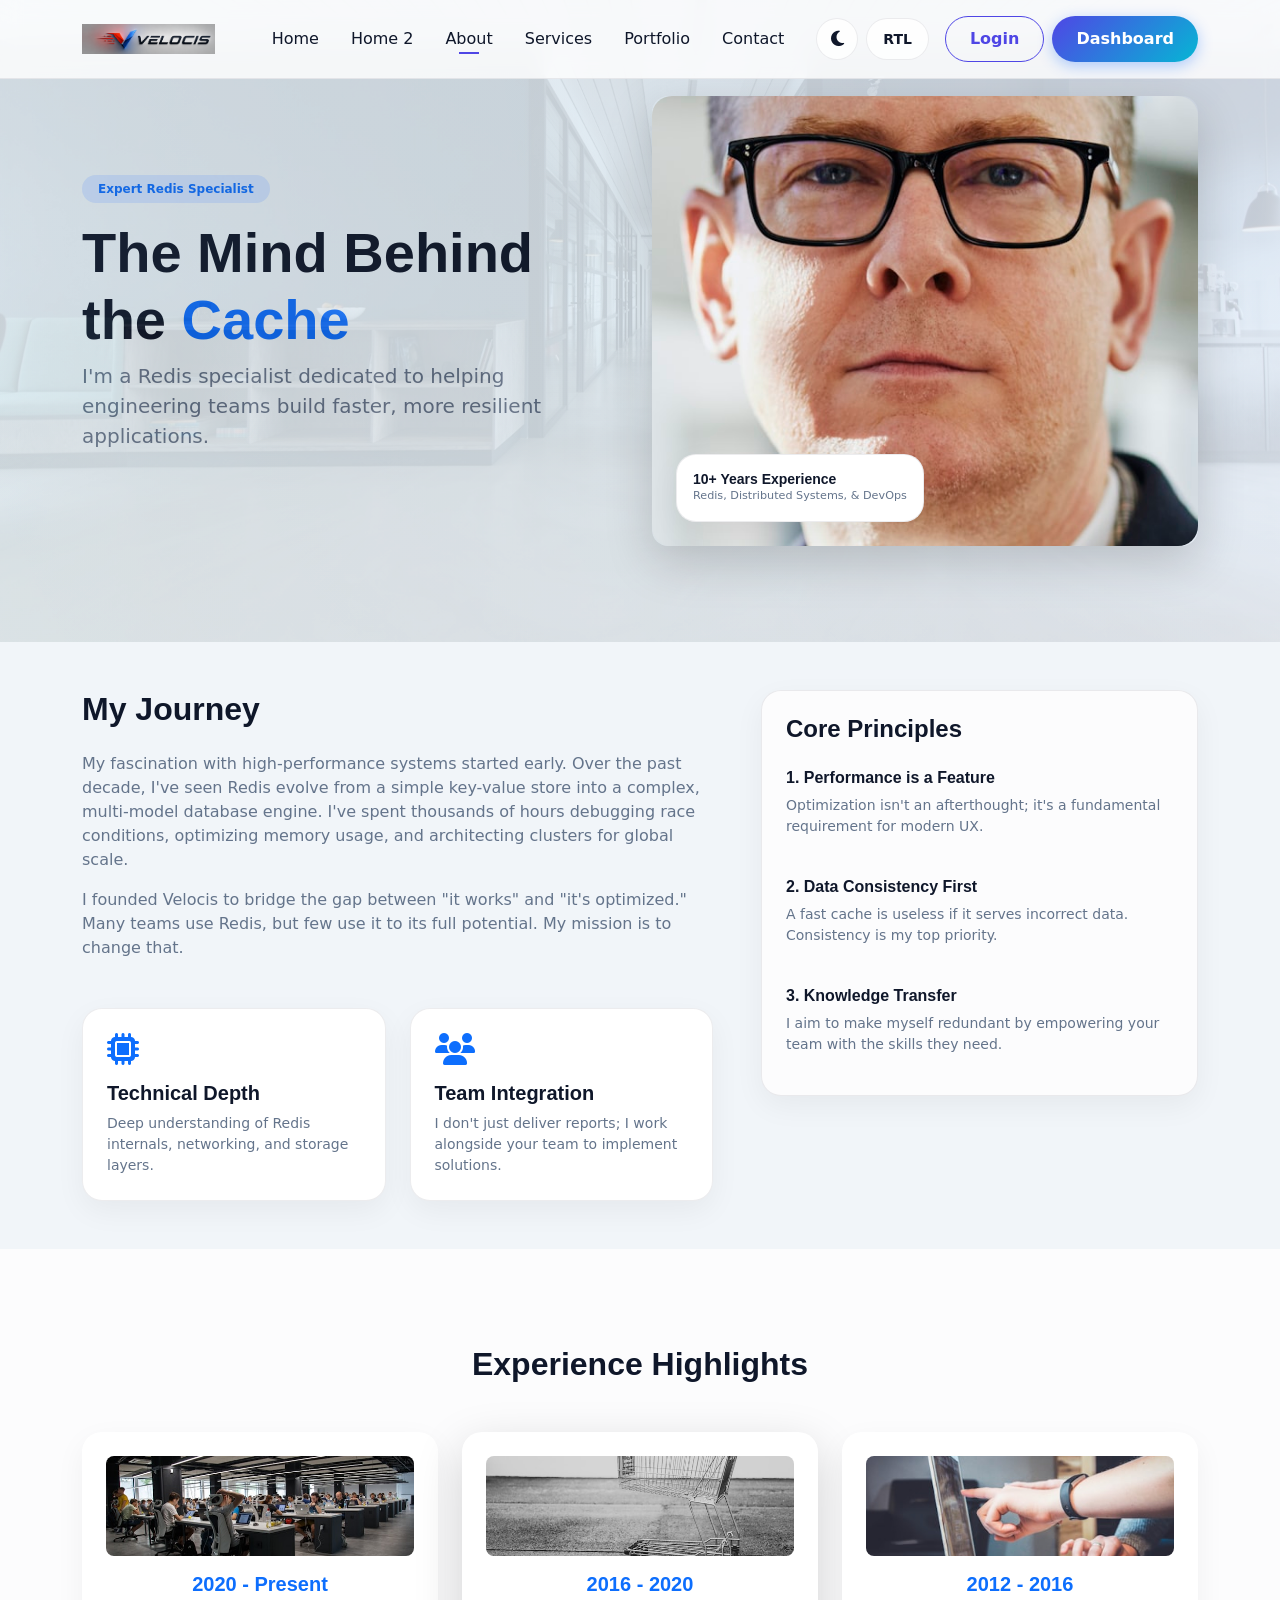
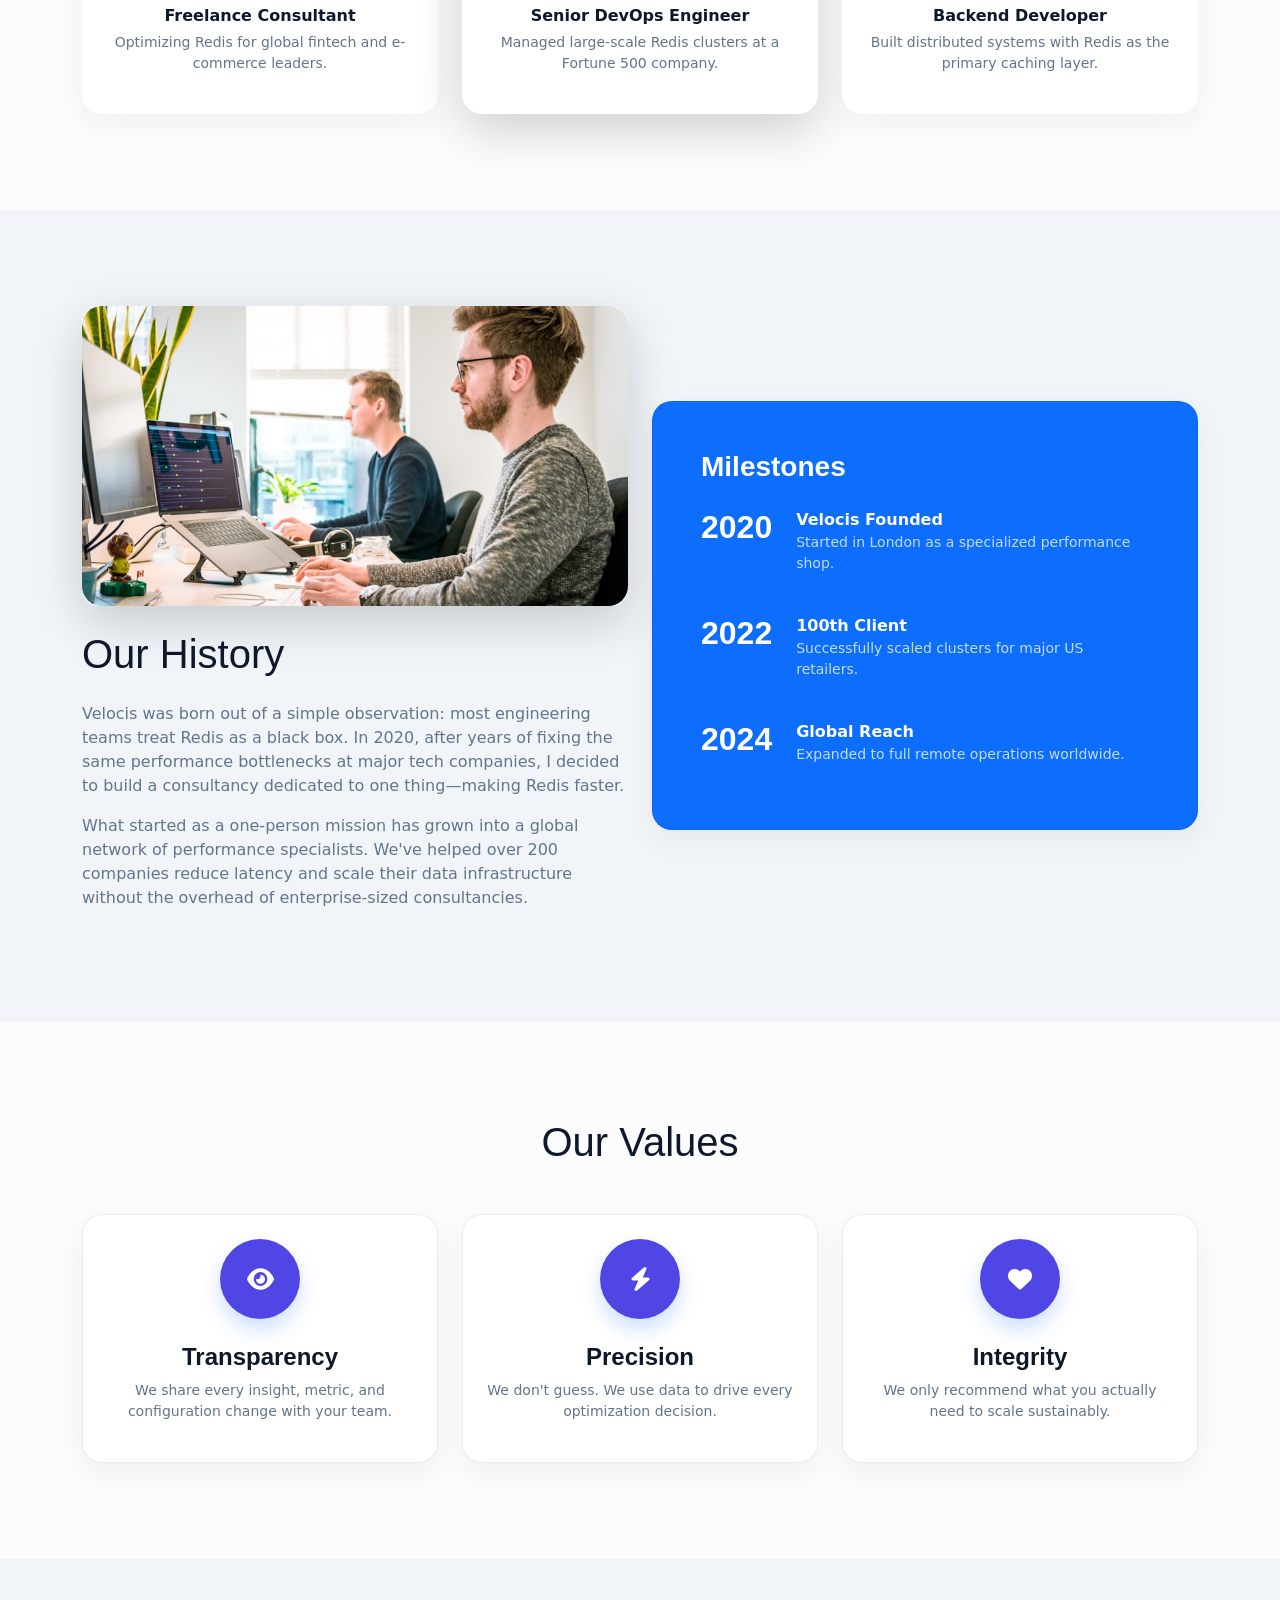
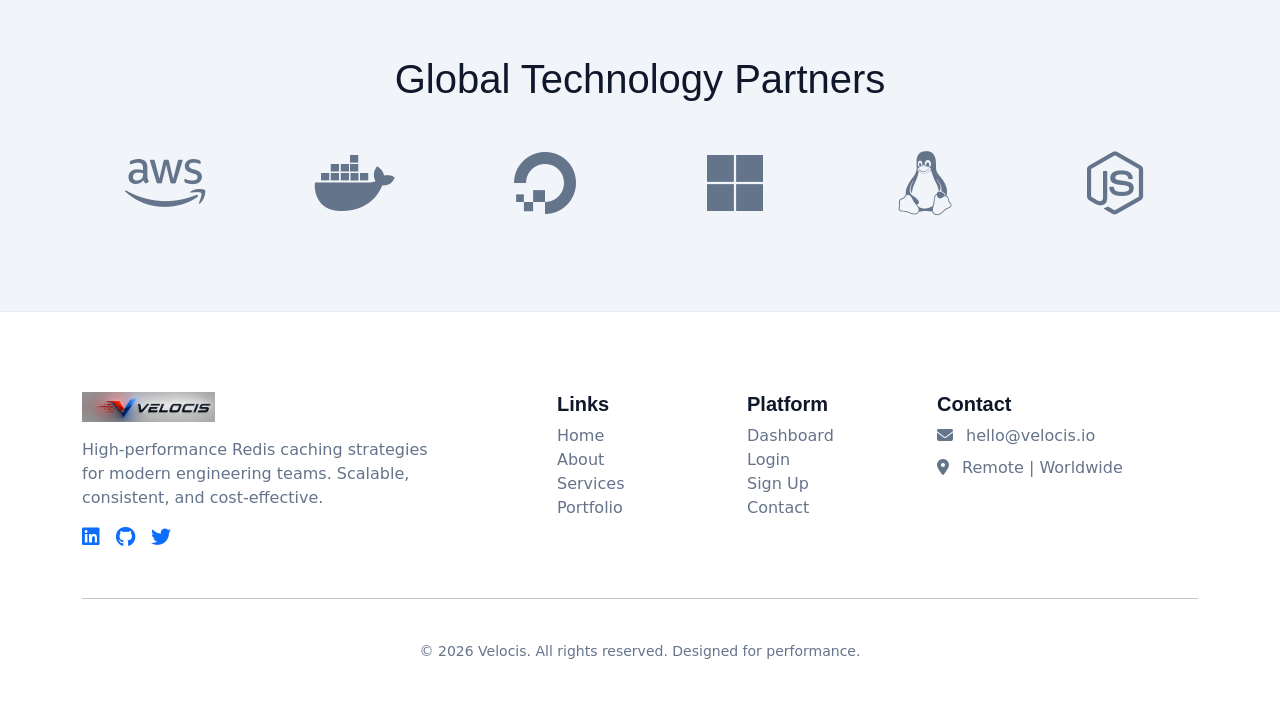
==== commit 29f1c9ad: "intcorrection1" ====
--- a/about.html
+++ b/about.html
@@ -33,7 +33,7 @@
                     <li class="nav-item"><a class="nav-link px-3" href="services.html">Services</a></li>
                     <li class="nav-item"><a class="nav-link px-3" href="portfolio.html">Portfolio</a></li>
                     <li class="nav-item"><a class="nav-link px-3" href="contact.html">Contact</a></li>
-                    <li class="nav-item ms-lg-3 d-flex gap-2">
+                    <li class="nav-item ms-lg-3 d-flex gap-2 flex-nowrap">
                         <button id="theme-toggle" title="Toggle Theme">
                             <i class="fas fa-moon"></i>
                         </button>
@@ -53,6 +53,7 @@
         <div class="container py-5">
             <div class="row align-items-center">
                 <div class="col-lg-6">
+                    <span class="badge bg-primary-subtle text-primary mb-3 px-3 py-2 rounded-pill">Expert Redis Specialist</span>
                     <h1 class="display-4 fw-bold">The Mind Behind the <span class="text-primary">Cache</span></h1>
                     <p class="lead text-muted">I'm a Redis specialist dedicated to helping engineering teams build
                         faster, more resilient applications.</p>
@@ -61,9 +62,9 @@
                     <div class="position-relative hover-zoom rounded-4 shadow-lg">
                         <img src="assets/profile.jpg"
                             alt="Consultant Profile" class="img-fluid profile-img-large">
-                        <div class="glass-card position-absolute bottom-0 start-0 m-4 p-3 d-none d-md-block" style="z-index: 10;">
-                            <h5 class="mb-0">10+ Years Experience</h5>
-                            <small class="text-muted">Redis, Distributed Systems, & DevOps</small>
+                        <div class="glass-card position-absolute bottom-0 start-0 m-2 m-md-4 p-2 p-md-3" style="z-index: 10;">
+                            <h5 class="mb-0 small fw-bold d-md-block">10+ Years Experience</h5>
+                            <small class="text-muted d-block" style="font-size: 0.7rem;">Redis, Distributed Systems, & DevOps</small>
                         </div>
                     </div>
                 </div>
@@ -132,14 +133,16 @@
             <h2 class="text-center mb-5">Experience Highlights</h2>
             <div class="row g-4">
                 <div class="col-md-4">
-                    <div class="glass-card h-100 border-0 text-center">
+                    <div class="glass-card h-100 border-0 text-center hover-zoom">
+                        <img src="assets/optimization.jpg" alt="Freelance Consultant" class="img-fluid rounded-3 mb-3" style="height: 100px; width: 100%; object-fit: cover;">
                         <h5 class="text-primary">2020 - Present</h5>
                         <p class="fw-bold mb-1">Freelance Consultant</p>
                         <p class="small text-muted">Optimizing Redis for global fintech and e-commerce leaders.</p>
                     </div>
                 </div>
                 <div class="col-md-4">
-                    <div class="glass-card h-100 border-0 text-center shadow-lg">
+                    <div class="glass-card h-100 border-0 text-center shadow-lg hover-zoom">
+                        <img src="assets/cloud_cluster.jpg" alt="DevOps Engineer" class="img-fluid rounded-3 mb-3" style="height: 100px; width: 100%; object-fit: cover;">
                         <h5 class="text-primary">2016 - 2020</h5>
                         <p class="fw-bold mb-1">Senior DevOps Engineer</p>
                         <p class="small text-muted">Managed large-scale Redis clusters at a Fortune 500 company.</p>
@@ -147,7 +150,7 @@
                 </div>
                 <div class="col-md-4">
                     <div class="glass-card h-100 border-0 text-center hover-zoom">
-                        <img src="assets/experience.jpg" alt="Experience" class="img-fluid rounded-3 mb-3" style="height: 100px; object-fit: cover;">
+                        <img src="assets/experience.jpg" alt="Experience" class="img-fluid rounded-3 mb-3" style="height: 100px; width: 100%; object-fit: cover;">
                         <h5 class="text-primary">2012 - 2016</h5>
                         <p class="fw-bold mb-1">Backend Developer</p>
                         <p class="small text-muted">Built distributed systems with Redis as the primary caching layer.
--- a/css/style.css
+++ b/css/style.css
@@ -1,23 +1,25 @@
 :root {
-    --primary-color: #0061ff;
-    --secondary-color: #60efff;
-    --accent-color: #ff3366;
-    --bg-body: #f8f9fa;
+    --primary-color: #4f46e5; /* Modern Indigo */
+    --secondary-color: #06b6d4; /* Cyan */
+    --accent-color: #f43f5e; /* Rose */
+    --bg-body: #f1f5f9; /* Slate 100 */
     --bg-card: #ffffff;
-    --text-main: #1e293b;
-    --text-muted: #64748b;
+    --bg-sidebar: #ffffff;
+    --text-main: #0f172a; /* Slate 900 */
+    --text-muted: #64748b; /* Slate 500 */
     --transition: all 0.3s cubic-bezier(0.4, 0, 0.2, 1);
-    --glass-bg: rgba(255, 255, 255, 0.1);
-    --glass-border: rgba(0, 0, 0, 0.15);
+    --glass-bg: rgba(255, 255, 255, 0.8);
+    --glass-border: rgba(15, 23, 42, 0.08);
 }
 
 [data-theme="dark"] {
-    --bg-body: #0f172a;
-    --bg-card: #1e293b;
-    --text-main: #f8f9fa;
-    --text-muted: #94a3b8;
-    --glass-bg: rgba(15, 23, 42, 0.7);
-    --glass-border: rgba(255, 255, 255, 0.2);
+    --bg-body: #020617; /* Slate 950 */
+    --bg-card: #0f172a; /* Slate 900 */
+    --bg-sidebar: #0f172a;
+    --text-main: #f8fafc; /* Slate 50 */
+    --text-muted: #94a3b8; /* Slate 400 */
+    --glass-bg: rgba(15, 23, 42, 0.8);
+    --glass-border: rgba(255, 255, 255, 0.1);
 }
 
 body {
@@ -26,6 +28,18 @@
     color: var(--text-main);
     transition: var(--transition);
     overflow-x: hidden;
+}
+
+body.dashboard-body {
+    background-color: var(--bg-body);
+    color: var(--text-main);
+    min-height: 100vh;
+}
+
+.dashboard-wrapper {
+    display: flex;
+    min-height: 100vh;
+    background-color: var(--bg-body);
 }
 
 a {
@@ -169,13 +183,14 @@
     left: 0;
     width: 100%;
     height: 100%;
-    background: linear-gradient(to bottom, rgba(15, 23, 42, 0.4), rgba(15, 23, 42, 0.7));
+    background: linear-gradient(to bottom, rgba(15, 23, 42, 0.75), rgba(15, 23, 42, 0.9));
     z-index: 1;
 }
 
 .image-overlay > * {
     position: relative;
     z-index: 2;
+    text-shadow: 0 2px 4px rgba(0, 0, 0, 0.3);
 }
 
 .avatar-img {
@@ -306,7 +321,7 @@
 }
 
 .hero-section.auth-page {
-    padding-top: 60px;
+    padding-top: 100px;
     padding-bottom: 60px;
     background: linear-gradient(135deg, rgba(0, 97, 255, 0.1), rgba(96, 239, 255, 0.1)),
                 url('../assets/home_hero.jpg');
@@ -325,7 +340,7 @@
     background: var(--bg-card);
     border: 1px solid var(--glass-border);
     border-radius: 20px;
-    padding: 1.25rem;
+    padding: 1.5rem;
     transition: var(--transition);
     box-shadow: 0 10px 30px rgba(0, 0, 0, 0.05);
     display: flex;
@@ -460,9 +475,10 @@
 }
 
 .btn-light:hover {
-    background-color: #f8f9fa;
+    background-color: var(--primary-color);
+    color: white !important;
     transform: translateY(-5px);
-    box-shadow: 0 8px 25px rgba(0, 0, 0, 0.15);
+    box-shadow: 0 8px 25px rgba(0, 97, 255, 0.3);
 }
 
 /* Dashboard Elements */
@@ -481,6 +497,52 @@
     display: flex;
     align-items: center;
     justify-content: center;
+}
+
+/* Auth Pages Header & Toggles */
+.auth-header {
+    backdrop-filter: blur(5px);
+    background: rgba(255, 255, 255, 0.05);
+    position: fixed !important;
+    top: 0;
+    left: 0;
+    width: 100%;
+    z-index: 1060;
+}
+
+.glass-toggle {
+    background: rgba(255, 255, 255, 0.2) !important;
+    border: 1.5px solid rgba(255, 255, 255, 0.3) !important;
+    color: white !important;
+    backdrop-filter: blur(10px);
+    box-shadow: 0 4px 15px rgba(0, 0, 0, 0.1);
+}
+
+.glass-toggle:hover {
+    background: var(--primary-color) !important;
+    border-color: var(--primary-color) !important;
+    color: white !important;
+}
+
+[data-theme="dark"] .glass-toggle {
+    background: rgba(15, 23, 42, 0.6) !important;
+    border-color: rgba(255, 255, 255, 0.1) !important;
+}
+
+#theme-toggle.glass-toggle {
+    width: 42px;
+    height: 42px;
+    border-radius: 50%;
+    display: flex;
+    align-items: center;
+    justify-content: center;
+    padding: 0;
+}
+
+#rtl-toggle.glass-toggle {
+    border-radius: 12px;
+    padding: 6px 16px;
+    font-weight: 700;
 }
 
 /* Theme Toggle */
@@ -540,101 +602,114 @@
     min-height: 100vh;
 }
 
-.sidebar {
-    width: 280px;
-    background: var(--bg-card);
-    border-right: 1px solid var(--glass-border);
-    position: fixed;
-    height: 100vh;
-    display: flex;
-    flex-direction: column;
-    z-index: 1000;
-    transition: var(--transition);
-    box-shadow: 4px 0 15px rgba(0, 0, 0, 0.02);
-    overflow-y: auto;
-    overflow-x: hidden;
-    scrollbar-width: thin;
-    scrollbar-color: var(--primary-color) transparent;
-}
-
-/* Custom scrollbar for better visibility */
-.sidebar::-webkit-scrollbar {
-    width: 6px;
-}
-
-.sidebar::-webkit-scrollbar-track {
-    background: transparent;
-}
-
-.sidebar::-webkit-scrollbar-thumb {
-    background: rgba(0, 97, 255, 0.2);
-    border-radius: 10px;
-}
-
-.sidebar:hover::-webkit-scrollbar-thumb {
-    background: var(--primary-color);
-}
-
-.sidebar::before {
-    content: '';
-    position: absolute;
-    top: 0;
-    left: 0;
-    width: 100%;
-    height: 100%;
-    background: linear-gradient(180deg, rgba(0, 97, 255, 0.02) 0%, transparent 100%);
-    pointer-events: none;
-}
-
-[data-theme="dark"] .sidebar {
-    background: #111827;
-}
-
-[dir="rtl"] .sidebar {
-    border-right: none;
-    border-left: 1px solid var(--glass-border);
-    right: 0;
-    left: auto;
-    box-shadow: -4px 0 15px rgba(0, 0, 0, 0.02);
-}
-
-.sidebar-header {
-    padding: 2rem 1.5rem;
-    border-bottom: 1px solid var(--glass-border);
-    display: flex;
-    flex-direction: column;
-    align-items: center;
-    text-align: center;
-}
+.sidebar { 
+    width: 280px; 
+    min-width: 280px; 
+    background: var(--bg-sidebar); 
+    border-right: 1px solid var(--glass-border); 
+
+    position: fixed; 
+    top: 0; 
+    left: 0; 
+
+    height: 100dvh; 
+    overflow-y: auto; 
+    overflow-x: hidden; 
+
+    display: flex; 
+    flex-direction: column; 
+
+    z-index: 1200; 
+
+    transition: 
+        transform 0.35s ease, 
+        background 0.3s ease, 
+        border-color 0.3s ease; 
+
+    scrollbar-width: thin; 
+    scrollbar-color: rgba(255,255,255,0.2) transparent; 
+
+    -webkit-overflow-scrolling: touch; 
+} 
+
+/* Better Scrollbar */ 
+.sidebar::-webkit-scrollbar { 
+    width: 6px; 
+} 
+
+.sidebar::-webkit-scrollbar-thumb { 
+    background: rgba(15, 23, 42, 0.1); 
+    border-radius: 20px; 
+} 
+
+[data-theme="dark"] .sidebar::-webkit-scrollbar-thumb {
+    background: rgba(255, 255, 255, 0.1);
+}
+
+.sidebar::-webkit-scrollbar-track { 
+    background: transparent; 
+} 
+
+/* Sidebar Header */ 
+.sidebar-header { 
+    flex-shrink: 0; 
+    padding: 2rem 1.5rem; 
+} 
+
+/* Logo Fix */ 
+.sidebar-logo { 
+    width: 100%; 
+    display: flex; 
+    justify-content: center; 
+    align-items: center; 
+    margin-bottom: 2rem; 
+} 
+
+.sidebar-logo img { 
+    width: auto; 
+    max-width: 160px; 
+    height: auto; 
+    display: block; 
+    object-fit: contain; 
+} 
 
 .admin-profile {
     display: flex;
     flex-direction: column;
     align-items: center;
     gap: 0.75rem;
-    padding: 1rem;
+    padding: 1.5rem;
     width: 100%;
-    background: var(--glass-bg);
-    border-radius: 15px;
+    background: var(--bg-body);
+    border-radius: 16px;
     border: 1px solid var(--glass-border);
+    transition: var(--transition);
+}
+
+.admin-profile:hover {
+    transform: translateY(-2px);
+    box-shadow: 0 4px 12px rgba(0, 0, 0, 0.05);
+}
+
+[data-theme="dark"] .admin-profile {
+    background: rgba(255, 255, 255, 0.03);
 }
 
 .admin-avatar {
-    width: 48px;
-    height: 48px;
-    border-radius: 12px;
-    background: var(--primary-color);
-    display: flex;
-    align-items: center;
-    justify-content: center;
-    color: white;
-    font-weight: 700;
-}
-
-.sidebar-nav {
-    flex-grow: 1;
-    padding: 1.5rem;
-}
+    width: 64px;
+    height: 64px;
+    border-radius: 50%;
+    border: 2px solid var(--primary-color);
+    padding: 2px;
+    object-fit: cover;
+}
+
+/* Navigation Scroll Area */ 
+.sidebar-nav { 
+    flex: 1; 
+    overflow-y: auto; 
+    padding: 0 1rem 2rem; 
+} 
 
 .nav-menu {
     list-style: none;
@@ -650,35 +725,82 @@
     display: flex;
     align-items: center;
     gap: 1rem;
-    padding: 0.75rem 1rem;
+    padding: 0.875rem 1.25rem;
     border-radius: 12px;
-    color: var(--text-main);
-    text-decoration: none;
-    transition: var(--transition);
-}
-
-.nav-menu-link:hover, .nav-menu-link.active {
-    background: rgba(0, 97, 255, 0.1);
+    color: var(--text-muted);
+    text-decoration: none !important;
+    font-weight: 500;
+    transition: var(--transition);
+}
+
+.nav-menu-link i {
+    font-size: 1.1rem;
+    width: 20px;
+    text-align: center;
+}
+
+.nav-menu-link:hover {
+    background: rgba(79, 70, 229, 0.08);
     color: var(--primary-color);
     transform: translateX(5px);
 }
 
-[dir="rtl"] .nav-menu-link:hover, [dir="rtl"] .nav-menu-link.active {
+[dir="rtl"] .nav-menu-link:hover {
     transform: translateX(-5px);
 }
 
-.sidebar-footer {
-    padding: 1.5rem;
-    border-top: 1px solid var(--glass-border);
-    display: flex;
-    flex-direction: column;
-    gap: 1rem;
-}
+.nav-menu-link.active {
+    background: var(--primary-color);
+    color: #ffffff !important;
+    box-shadow: 0 4px 12px rgba(79, 70, 229, 0.25);
+}
+
+[data-theme="dark"] .nav-menu-link:hover {
+    background: rgba(79, 70, 229, 0.15);
+}
+
+/* Footer always visible */ 
+.sidebar-footer { 
+    flex-shrink: 0; 
+    padding: 1.5rem; 
+    border-top: 1px solid var(--glass-border); 
+    background: inherit; 
+} 
+
+/* Mobile */ 
+@media (max-width: 1100px) { 
+    .sidebar { 
+        transform: translateX(-100%); 
+        width: 300px; 
+        max-width: 88vw; 
+        box-shadow: 10px 0 40px rgba(0,0,0,0.45); 
+    } 
+
+    .sidebar.show { 
+        transform: translateX(0); 
+    } 
+
+    [dir="rtl"] .sidebar {
+        transform: translateX(100%);
+        box-shadow: -10px 0 40px rgba(0,0,0,0.45);
+    }
+
+    [dir="rtl"] .sidebar.show {
+        transform: translateX(0);
+    }
+
+    .main-content { 
+        margin-left: 0 !important; 
+        width: 100%; 
+    } 
+} 
 
 .sidebar-toggles {
     display: flex;
-    gap: 0.5rem;
-    justify-content: space-between;
+    gap: 0.75rem;
+    align-items: center;
+    justify-content: center;
+    flex-wrap: nowrap !important;
 }
 
 .main-content {
@@ -692,33 +814,118 @@
     margin-right: 280px;
 }
 
+@media (max-width: 1100px) {
+    [dir="rtl"] .main-content {
+        margin-right: 0 !important;
+    }
+}
+
+[dir="rtl"] .sidebar {
+    left: auto;
+    right: 0;
+    border-right: none;
+    border-left: 1px solid var(--glass-border);
+}
+
 .dashboard-mobile-header {
     display: none !important;
+}
+
+.sidebar-main-logo { 
+    max-width: 150px; 
+    width: 100%; 
+    height: auto; 
+    display: block; 
+} 
+
+.dashboard-mobile-header { 
+    height: 70px; 
+} 
+
+@media (max-width: 1100px) { 
+    .sidebar { 
+        padding-top: 70px; 
+    } 
+} 
+
+/* Sidebar Toggle SVG Animation */
+.sidebar-toggle-svg {
+    transition: var(--transition);
+}
+
+.sidebar-toggle-svg line {
+    transition: var(--transition);
+    transform-origin: center;
+}
+
+.sidebar.show ~ .main-content .sidebar-toggle-svg .line-top {
+    transform: translateY(6px) rotate(45deg);
+}
+
+.sidebar.show ~ .main-content .sidebar-toggle-svg .line-mid {
+    opacity: 0;
+}
+
+.sidebar.show ~ .main-content .sidebar-toggle-svg .line-bot {
+    transform: translateY(-6px) rotate(-45deg);
 }
 
 @media (max-width: 1100px) {
     .dashboard-mobile-header {
         display: flex !important;
-    }
-}
-
-@media (max-width: 1100px) {
-    .sidebar {
-        transform: translateX(-100%);
-    }
-    
-    [dir="rtl"] .sidebar {
-        transform: translateX(100%);
-    }
-    
-    .sidebar.show {
-        transform: translateX(0);
-    }
-    
+        position: fixed;
+        top: 0;
+        left: 0;
+        width: 100%;
+        z-index: 1050;
+        background: var(--glass-bg) !important;
+        backdrop-filter: blur(15px);
+        border-bottom: 1px solid var(--glass-border) !important;
+        padding: 0.75rem 1.5rem !important;
+        height: 70px;
+        box-shadow: 0 4px 20px rgba(0, 0, 0, 0.05);
+    }
+
     .main-content {
-        margin-left: 0 !important;
-        margin-right: 0 !important;
-    }
+        padding-top: 100px; /* Space for the fixed header */
+    }
+}
+
+/* Dashboard Sidebar Theme Support */
+.dashboard-wrapper .sidebar {
+    background: var(--bg-sidebar) !important;
+    border-color: var(--glass-border) !important;
+}
+
+.dashboard-wrapper .sidebar .sidebar-header {
+    border-color: var(--glass-border) !important;
+}
+
+.dashboard-wrapper .sidebar .admin-profile {
+    background: var(--glass-bg) !important;
+    border-color: var(--glass-border) !important;
+}
+
+.dashboard-wrapper .sidebar .admin-info h6 {
+    color: var(--text-main) !important;
+}
+
+.dashboard-wrapper .sidebar .nav-menu-link {
+    color: var(--text-muted) !important;
+}
+
+.dashboard-wrapper .sidebar .nav-menu-link:hover {
+    background: rgba(79, 70, 229, 0.08) !important;
+    color: var(--primary-color) !important;
+}
+
+.dashboard-wrapper .sidebar .nav-menu-link.active {
+    background: var(--primary-color) !important;
+    color: #ffffff !important;
+}
+
+.dashboard-wrapper .sidebar .sidebar-footer {
+    border-color: var(--glass-border) !important;
 }
 
 /* Theme Toggle Adjustment */
@@ -730,28 +937,42 @@
     gap: 0;
     border-radius: 50%;
     background: var(--glass-bg);
-}
-
-#rtl-toggle {
-    width: auto;
-    min-width: 42px;
-    height: 42px;
-    border-radius: 12px;
-}
-
-.sidebar-toggles {
-    display: flex;
-    gap: 0.75rem;
-    align-items: center;
-    justify-content: center;
+    border: 1.5px solid var(--glass-border);
+    color: var(--text-main);
+}
+
+.sidebar #theme-toggle:hover {
+    background: var(--primary-color);
+    border-color: var(--primary-color);
+    color: white;
+}
+
+.sidebar #rtl-toggle {
+    background: var(--glass-bg);
+    border: 1.5px solid var(--glass-border);
+    color: var(--text-main);
+}
+
+.sidebar #rtl-toggle:hover {
+    background: var(--primary-color);
+    border-color: var(--primary-color);
+    color: white;
+}
+
+/* Sidebar Logo Filter */
+.logo-light-filter {
+    transition: var(--transition);
+}
+
+[data-theme="dark"] .logo-light-filter {
+    filter: brightness(0) invert(1);
+}
+
+[data-theme="light"] .logo-light-filter {
+    filter: none;
 }
 
 /* Dashboard Views */
-.dashboard-view {
-    display: none;
-    animation: fadeIn 0.4s ease forwards;
-}
-
 .dashboard-view.active {
     display: block;
 }
@@ -765,21 +986,42 @@
 .bento-grid {
     display: grid;
     grid-template-columns: repeat(4, 1fr);
-    grid-auto-rows: minmax(160px, auto);
-    gap: 1.5rem;
-    padding: 1rem 0;
+    grid-auto-rows: minmax(180px, auto);
+    gap: 2rem;
+    padding: 2rem 0;
 }
 
 .bento-item {
     background: var(--bg-card);
     border: 1px solid var(--glass-border);
     border-radius: 24px;
-    padding: 1.25rem;
+    padding: 1.75rem;
     transition: var(--transition);
     position: relative;
     overflow: hidden;
     display: flex;
     flex-direction: column;
+    height: 100%; /* Ensure items fill their grid cell height */
+}
+
+.dashboard-chart-container {
+    height: 300px;
+    width: 100%;
+    margin-top: 1rem;
+    display: flex;
+    align-items: center;
+    justify-content: center;
+}
+
+.dashboard-chart-container-sm {
+    height: 120px;
+    width: 100%;
+}
+
+@media (max-width: 768px) {
+    .dashboard-chart-container {
+        height: 220px;
+    }
 }
 
 .bento-item > *:last-child {
@@ -803,6 +1045,22 @@
 .bento-item-tall {
     grid-row: span 2;
 }
+
+.bento-item-wide .row {
+    height: 100%;
+    align-content: center;
+}
+
+@media (max-width: 1100px) {
+    .bento-item-wide .row {
+        flex-direction: column;
+        text-align: center;
+    }
+    
+    .bento-item-wide .dashboard-chart-container-sm {
+         margin-top: 1rem;
+     }
+ }
 
 .bento-item-full {
     grid-column: span 4;
@@ -824,7 +1082,7 @@
     border-radius: 50%;
     background: var(--primary-color);
     position: relative;
-    animation: pulse 2s infinite;
+    animation: pulse 4s infinite;
 }
 
 @keyframes pulse {
@@ -856,18 +1114,36 @@
 .status-warn { color: #f59e0b; }
 
 /* Responsive Bento */
-@media (max-width: 1200px) {
+@media (max-width: 1400px) {
+    .bento-grid {
+        grid-template-columns: repeat(3, 1fr);
+        gap: 1.5rem;
+    }
+    .bento-item-large, .bento-item-full {
+        grid-column: span 2;
+    }
+}
+
+@media (max-width: 1100px) {
     .bento-grid {
         grid-template-columns: repeat(2, 1fr);
-    }
-    .bento-item-full {
+        gap: 1.25rem;
+    }
+    .bento-item-large, .bento-item-full {
         grid-column: span 2;
+    }
+    .bento-item-wide {
+        grid-column: span 1; /* Make wide items 1-col on 2-col grid to pair with others */
+    }
+    .bento-item-tall {
+        grid-row: span 1; /* Reset tallness on smaller screens for better alignment */
     }
 }
 
 @media (max-width: 768px) {
     .bento-grid {
         grid-template-columns: 1fr;
+        gap: 1.25rem;
     }
     .bento-item-large, .bento-item-wide, .bento-item-tall, .bento-item-full {
         grid-column: span 1;
@@ -882,7 +1158,7 @@
 }
 
 .animate-fade-up {
-    animation: fadeInUp 0.8s ease forwards;
+    animation: fadeInUp 1.2s ease forwards;
 }
 
 /* Accordion Overrides */
@@ -959,6 +1235,111 @@
 
 [data-theme="dark"] .navbar-toggler-icon {
     filter: invert(1);
+}
+
+/* Dashboard Specific Overrides */
+.dashboard-wrapper .main-content {
+    background-color: var(--bg-body) !important;
+    min-height: 100vh;
+    padding: 3rem 2.5rem;
+    display: flex;
+    flex-direction: column;
+}
+
+@media (max-width: 1100px) {
+    .dashboard-wrapper .main-content {
+        padding-top: 100px !important;
+        padding-left: 1.5rem !important;
+        padding-right: 1.5rem !important;
+    }
+}
+
+.dashboard-view {
+    display: none;
+    animation: fadeIn 0.6s ease forwards;
+    padding-top: 1rem;
+}
+
+.dashboard-view .row.mb-4 {
+    margin-bottom: 2.5rem !important;
+}
+
+.dashboard-wrapper .glass-card,
+.dashboard-wrapper .bento-item {
+    background: var(--bg-card) !important;
+    border: 1px solid var(--glass-border) !important;
+    color: var(--text-main) !important;
+    box-shadow: 0 4px 20px rgba(0, 0, 0, 0.05) !important;
+}
+
+[data-theme="dark"] .dashboard-wrapper .glass-card,
+[data-theme="dark"] .dashboard-wrapper .bento-item {
+    box-shadow: 0 4px 20px rgba(0, 0, 0, 0.2) !important;
+}
+
+.dashboard-wrapper .text-muted {
+    color: var(--text-muted) !important;
+}
+
+.dashboard-wrapper .dashboard-mobile-header {
+    background-color: var(--bg-card) !important;
+    border-color: var(--glass-border) !important;
+}
+
+.dashboard-wrapper .dashboard-mobile-header #sidebar-mobile-toggle {
+    color: var(--text-main) !important;
+}
+
+.dashboard-wrapper .table {
+    color: var(--text-main) !important;
+}
+
+.dashboard-wrapper .table-hover tbody tr:hover {
+    background-color: rgba(79, 70, 229, 0.04) !important;
+}
+
+.dashboard-wrapper .form-select,
+.dashboard-wrapper .bg-light-subtle {
+    background-color: var(--bg-body) !important;
+    color: var(--text-main) !important;
+    border-color: var(--glass-border) !important;
+}
+
+[data-theme="dark"] .dashboard-wrapper .table-hover tbody tr:hover {
+    background-color: rgba(255, 255, 255, 0.02) !important;
+}
+
+[data-theme="dark"] body.bg-light {
+    background-color: var(--bg-body) !important;
+}
+
+[data-theme="dark"] .bg-danger-subtle {
+    background-color: rgba(220, 53, 69, 0.2) !important;
+    color: #ff8585 !important;
+}
+
+[data-theme="dark"] .bg-danger-subtle .text-danger,
+[data-theme="dark"] .bg-danger-subtle .accordion-button {
+    color: #ff8585 !important;
+}
+
+[data-theme="dark"] .bg-danger-subtle .accordion-body,
+[data-theme="dark"] .bg-danger-subtle .text-muted {
+    color: rgba(255, 255, 255, 0.8) !important;
+}
+
+[data-theme="dark"] .bg-success-subtle {
+    background-color: rgba(25, 135, 84, 0.2) !important;
+    color: #75f0a0 !important;
+}
+
+[data-theme="dark"] .bg-success-subtle .text-success,
+[data-theme="dark"] .bg-success-subtle h5 {
+    color: #75f0a0 !important;
+}
+
+[data-theme="dark"] .bg-success-subtle .text-muted {
+    color: rgba(255, 255, 255, 0.8) !important;
 }
 
 [data-theme="dark"] .bg-white {
@@ -1066,13 +1447,19 @@
     /* Theme and RTL toggle specific sizing */
     .navbar-expand-lg #theme-toggle,
     .navbar-expand-lg #rtl-toggle {
-        flex: 0 0 42px;
+        flex: 0 0 auto !important;
         min-width: 42px;
     }
     
     .navbar-expand-lg #rtl-toggle {
-        flex: 0 0 auto;
         min-width: 60px;
+    }
+
+    /* Ensure toggles stay side-by-side on mobile */
+    .nav-item.ms-lg-3.d-flex.gap-2:has(#theme-toggle) {
+        flex-wrap: nowrap !important;
+        justify-content: flex-start;
+        width: auto;
     }
 
     .mobile-close-btn {
@@ -1094,6 +1481,11 @@
         transition: var(--transition);
     }
 
+    [dir="rtl"] .mobile-close-btn {
+        right: auto;
+        left: 20px;
+    }
+
     .mobile-close-btn:hover {
         background: var(--primary-color);
         color: white;
@@ -1122,6 +1514,10 @@
     .mobile-close-btn {
         display: none !important;
     }
+}
+
+.dashboard-body {
+    background-color: var(--bg-body);
 }
 
 /* Force collapse until 1100px */
@@ -1165,10 +1561,10 @@
 
 /* Vertical Button Stacking for Mobile */
 @media (max-width: 768px) {
-    /* Target flexible containers that hold multiple buttons */
-    .d-flex.gap-2:has(.btn), 
-    .d-flex.gap-3:has(.btn), 
-    .d-flex.gap-4:has(.btn) {
+    /* Target flexible containers that hold multiple buttons, excluding theme/rtl toggles */
+    .d-flex.gap-2:not(.flex-nowrap):has(.btn), 
+    .d-flex.gap-3:not(.flex-nowrap):has(.btn), 
+    .d-flex.gap-4:not(.flex-nowrap):has(.btn) {
         flex-direction: column !important;
         align-items: stretch !important;
     }
@@ -1189,16 +1585,18 @@
         width: 100% !important;
     }
 
-    /* Ensure buttons take full width when stacked */
-    .btn, .btn-lg, .btn-sm {
+    /* Ensure buttons take full width when stacked, excluding toggles */
+    .btn:not(#rtl-toggle):not(#sidebar-mobile-toggle), 
+    .btn-lg, 
+    .btn-sm:not(#rtl-toggle):not(#sidebar-mobile-toggle) {
         width: 100% !important;
         margin-right: 0 !important;
         margin-left: 0 !important;
     }
 
     /* Pricing/Card actions stacking */
-    .glass-card .d-flex:has(.btn),
-    .bento-item .d-flex:has(.btn) {
+    .glass-card .d-flex:has(.btn):not(.flex-nowrap),
+    .bento-item .d-flex:has(.btn):not(.flex-nowrap) {
         flex-direction: column !important;
         gap: 0.75rem !important;
     }
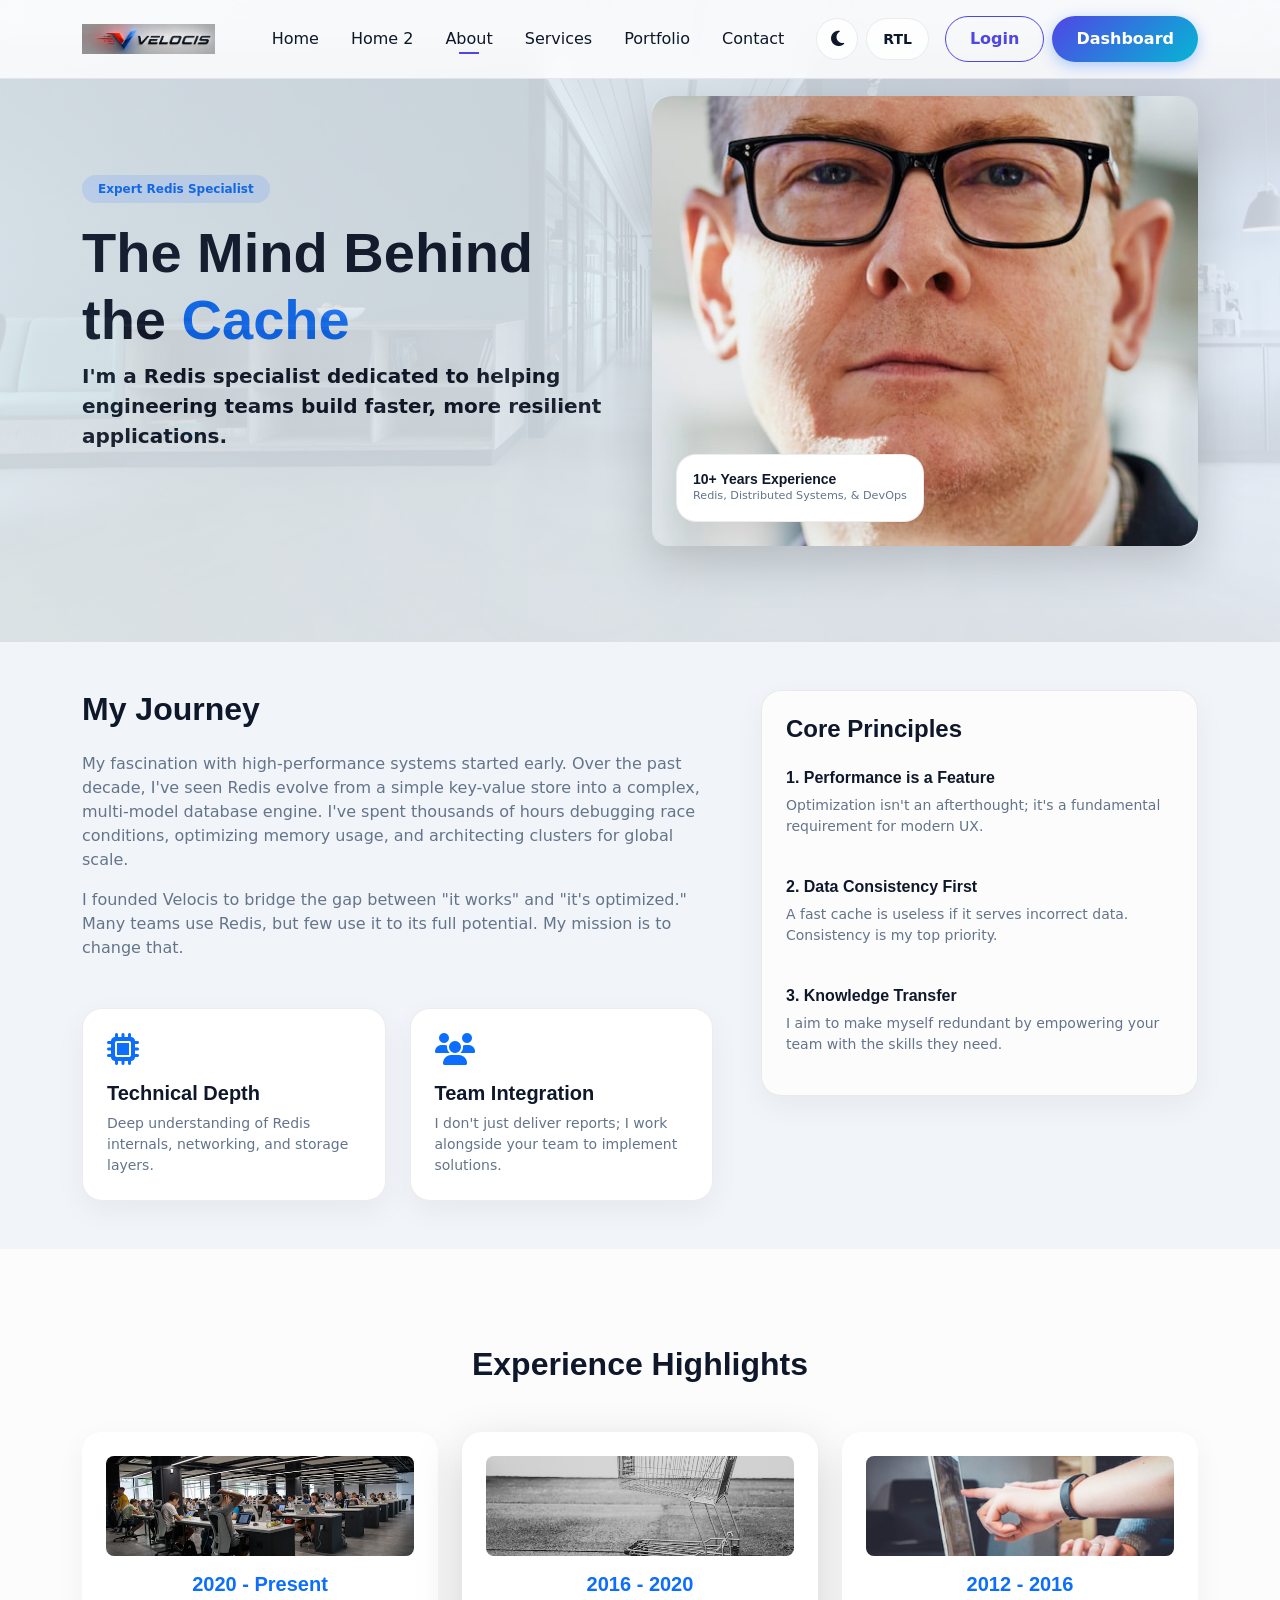
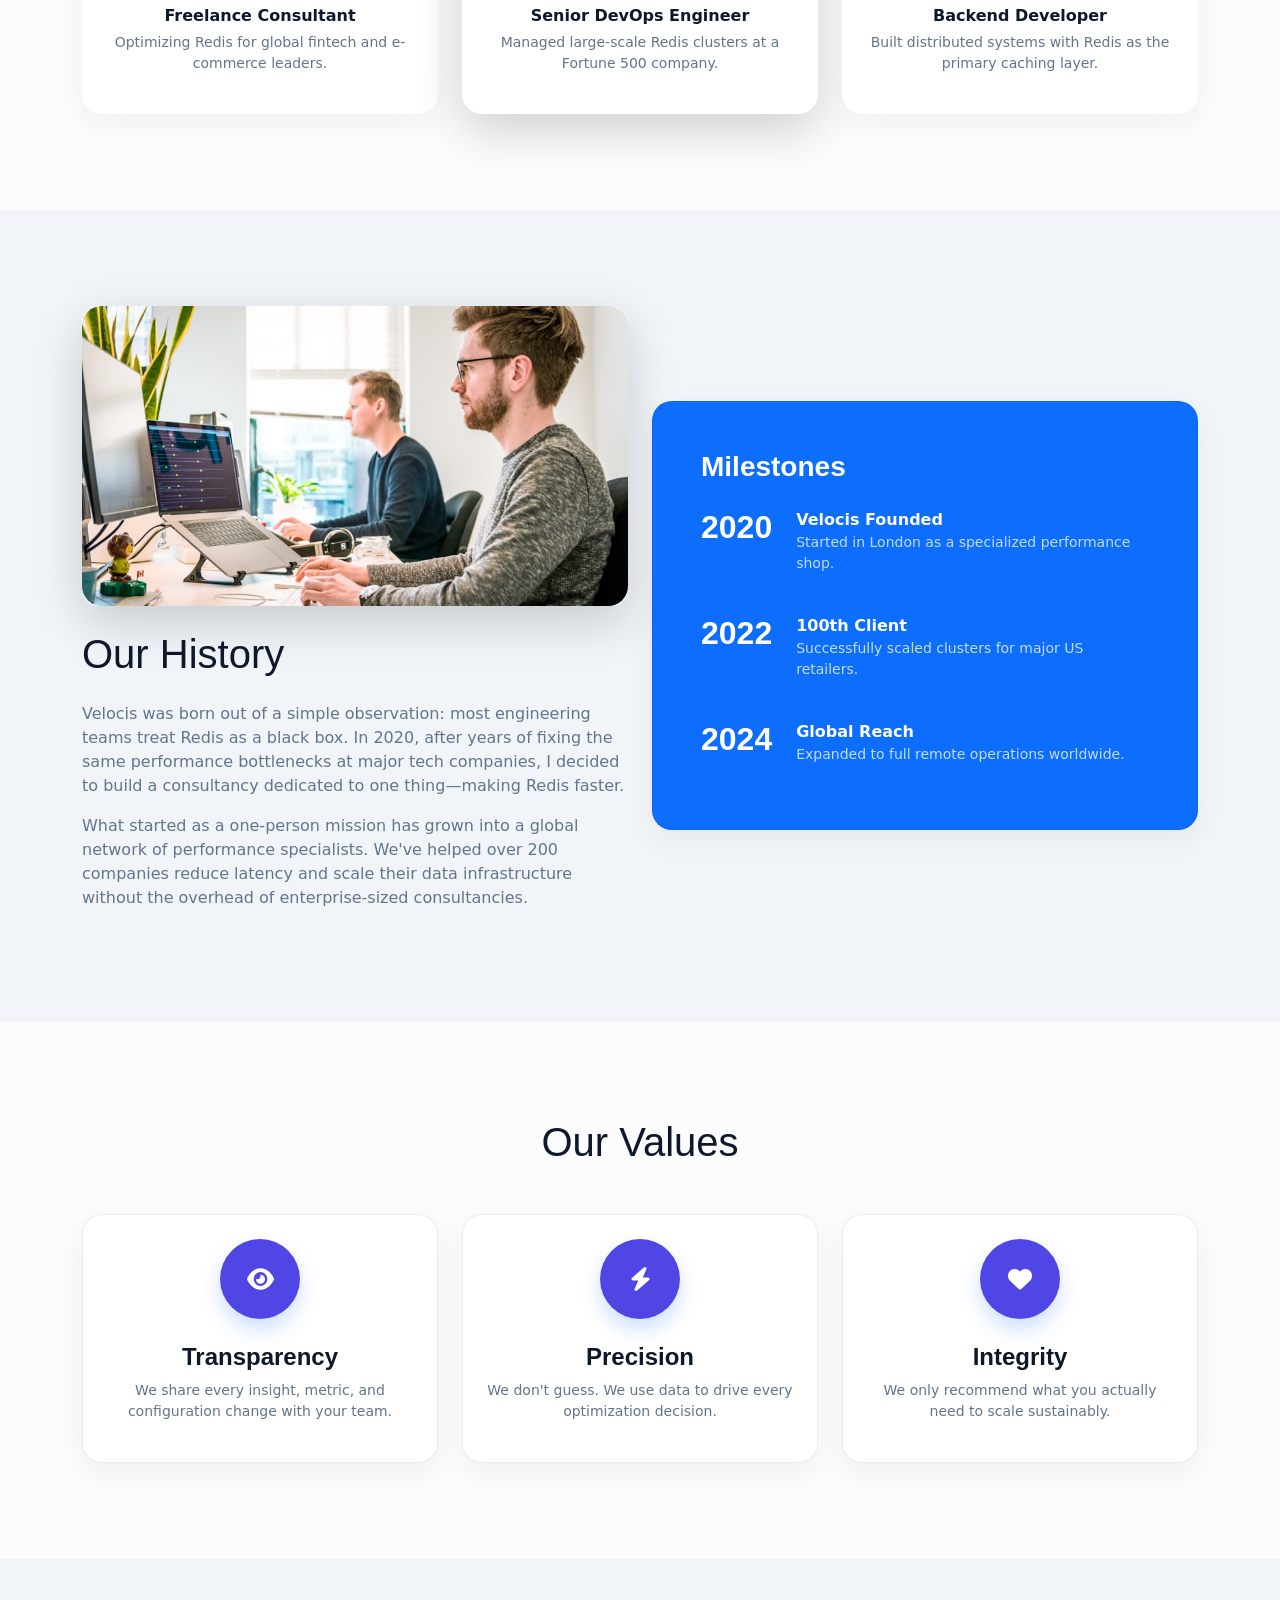
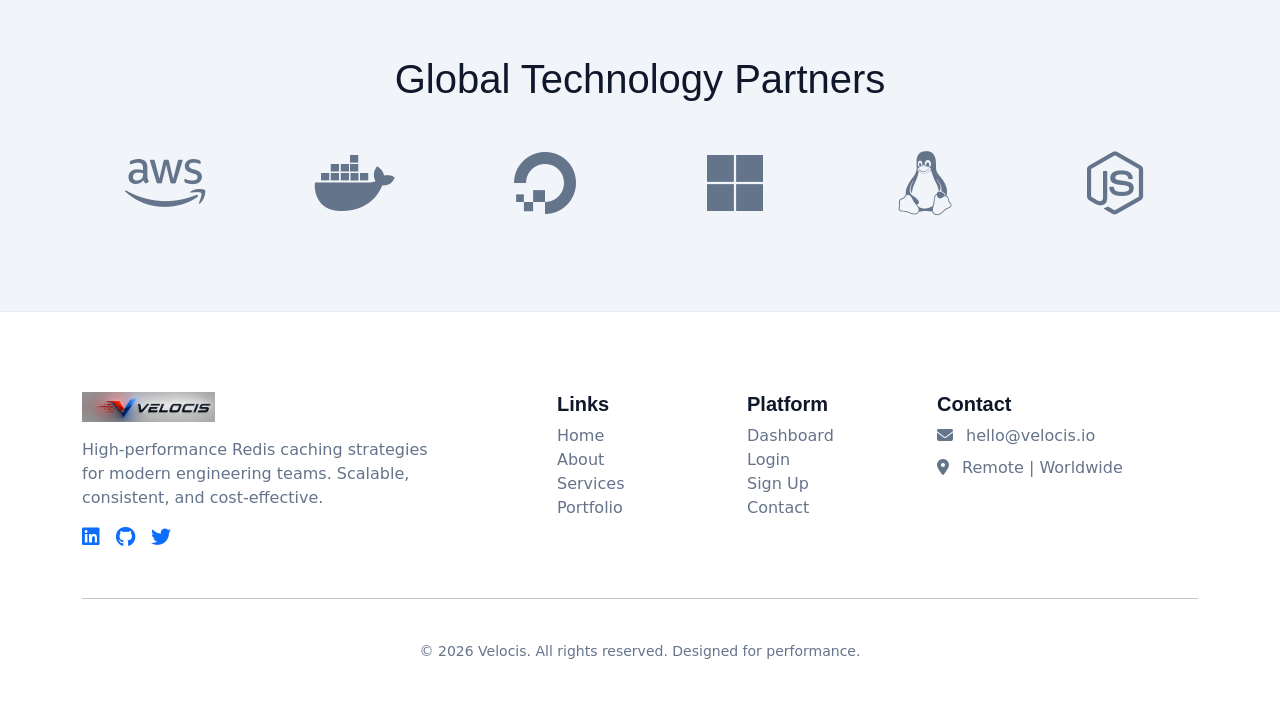
==== commit 121c0506: "secondint" ====
--- a/about.html
+++ b/about.html
@@ -55,7 +55,7 @@
                 <div class="col-lg-6">
                     <span class="badge bg-primary-subtle text-primary mb-3 px-3 py-2 rounded-pill">Expert Redis Specialist</span>
                     <h1 class="display-4 fw-bold">The Mind Behind the <span class="text-primary">Cache</span></h1>
-                    <p class="lead text-muted">I'm a Redis specialist dedicated to helping engineering teams build
+                    <p class="lead fw-bold">I'm a Redis specialist dedicated to helping engineering teams build
                         faster, more resilient applications.</p>
                 </div>
                 <div class="col-lg-6">
--- a/css/style.css
+++ b/css/style.css
@@ -335,6 +335,12 @@
     margin-bottom: 1.5rem;
 }
 
+.hero-section .lead {
+    font-weight: 700 !important;
+    opacity: 1 !important;
+    color: var(--text-main) !important;
+}
+
 /* Glass Cards */
 .glass-card {
     background: var(--bg-card);
@@ -508,25 +514,54 @@
     left: 0;
     width: 100%;
     z-index: 1060;
+    transition: var(--transition);
+}
+
+.auth-header.scrolled {
+    background: var(--glass-bg);
+    backdrop-filter: blur(10px);
+    box-shadow: 0 5px 20px rgba(0, 0, 0, 0.1);
+    border-bottom: 1px solid var(--glass-border);
 }
 
 .glass-toggle {
     background: rgba(255, 255, 255, 0.2) !important;
     border: 1.5px solid rgba(255, 255, 255, 0.3) !important;
-    color: white !important;
+    color: #ffffff !important;
     backdrop-filter: blur(10px);
     box-shadow: 0 4px 15px rgba(0, 0, 0, 0.1);
+    transition: var(--transition);
+    display: flex;
+    align-items: center;
+    justify-content: center;
+}
+
+.auth-header.scrolled .glass-toggle {
+    background: var(--bg-card) !important;
+    border-color: var(--glass-border) !important;
+    color: var(--text-main) !important;
+}
+
+[data-theme="dark"] .glass-toggle {
+    background: rgba(255, 255, 255, 0.1) !important;
+    border-color: rgba(255, 255, 255, 0.2) !important;
+    color: #ffffff !important;
+}
+
+[data-theme="dark"] .auth-header.scrolled .glass-toggle {
+    background: rgba(255, 255, 255, 0.15) !important;
+    border-color: rgba(255, 255, 255, 0.2) !important;
+    color: #ffffff !important;
+}
+
+.glass-toggle i {
+    color: inherit !important;
 }
 
 .glass-toggle:hover {
     background: var(--primary-color) !important;
     border-color: var(--primary-color) !important;
     color: white !important;
-}
-
-[data-theme="dark"] .glass-toggle {
-    background: rgba(15, 23, 42, 0.6) !important;
-    border-color: rgba(255, 255, 255, 0.1) !important;
 }
 
 #theme-toggle.glass-toggle {
@@ -727,22 +762,29 @@
     gap: 1rem;
     padding: 0.875rem 1.25rem;
     border-radius: 12px;
-    color: var(--text-muted);
+    color: var(--text-main); /* Changed from var(--text-muted) */
     text-decoration: none !important;
-    font-weight: 500;
-    transition: var(--transition);
+    font-weight: 600; /* Changed from 500 */
+    transition: var(--transition);
+    opacity: 0.8;
 }
 
 .nav-menu-link i {
     font-size: 1.1rem;
     width: 20px;
     text-align: center;
+    opacity: 0.7;
 }
 
 .nav-menu-link:hover {
     background: rgba(79, 70, 229, 0.08);
     color: var(--primary-color);
     transform: translateX(5px);
+    opacity: 1;
+}
+
+.nav-menu-link:hover i {
+    opacity: 1;
 }
 
 [dir="rtl"] .nav-menu-link:hover {
@@ -752,7 +794,12 @@
 .nav-menu-link.active {
     background: var(--primary-color);
     color: #ffffff !important;
+    opacity: 1;
     box-shadow: 0 4px 12px rgba(79, 70, 229, 0.25);
+}
+
+.nav-menu-link.active i {
+    opacity: 1;
 }
 
 [data-theme="dark"] .nav-menu-link:hover {
@@ -1410,15 +1457,22 @@
     }
 
     .navbar-expand-lg .nav-link {
-        padding: 0.75rem 0 !important;
-        font-size: 1rem;
+        padding: 0.9rem 0 !important;
+        font-size: 1.15rem;
+        font-weight: 700;
+        letter-spacing: 0.01em;
         border-bottom: 1px solid var(--glass-border);
         width: 100%;
         display: block;
+        color: var(--text-main) !important;
+        transition: var(--transition);
+        text-transform: capitalize;
     }
 
     .navbar-expand-lg .nav-link:hover {
         transform: translateX(10px);
+        color: var(--primary-color) !important;
+        padding-left: 0.5rem !important;
     }
 
     .navbar-expand-lg .nav-link::after {
@@ -1470,7 +1524,7 @@
         border: 1px solid var(--glass-border);
         width: 40px;
         height: 40px;
-        border-radius: 10px;
+        border-radius: 12px;
         display: flex !important;
         align-items: center;
         justify-content: center;
@@ -1493,13 +1547,13 @@
         transform: rotate(90deg);
     }
 
-    /* Active Link Highlighting for Mobile */
     .navbar-expand-lg .nav-link.active {
         color: var(--primary-color) !important;
-        background: rgba(0, 97, 255, 0.05);
-        padding-left: 1rem !important;
-        border-radius: 8px;
-        border-left: 3px solid var(--primary-color);
+        background: rgba(79, 70, 229, 0.1);
+        padding-left: 1.25rem !important;
+        border-radius: 12px;
+        border-left: 5px solid var(--primary-color);
+        border-bottom: none !important;
     }
 
     /* Override Bootstrap expansion */
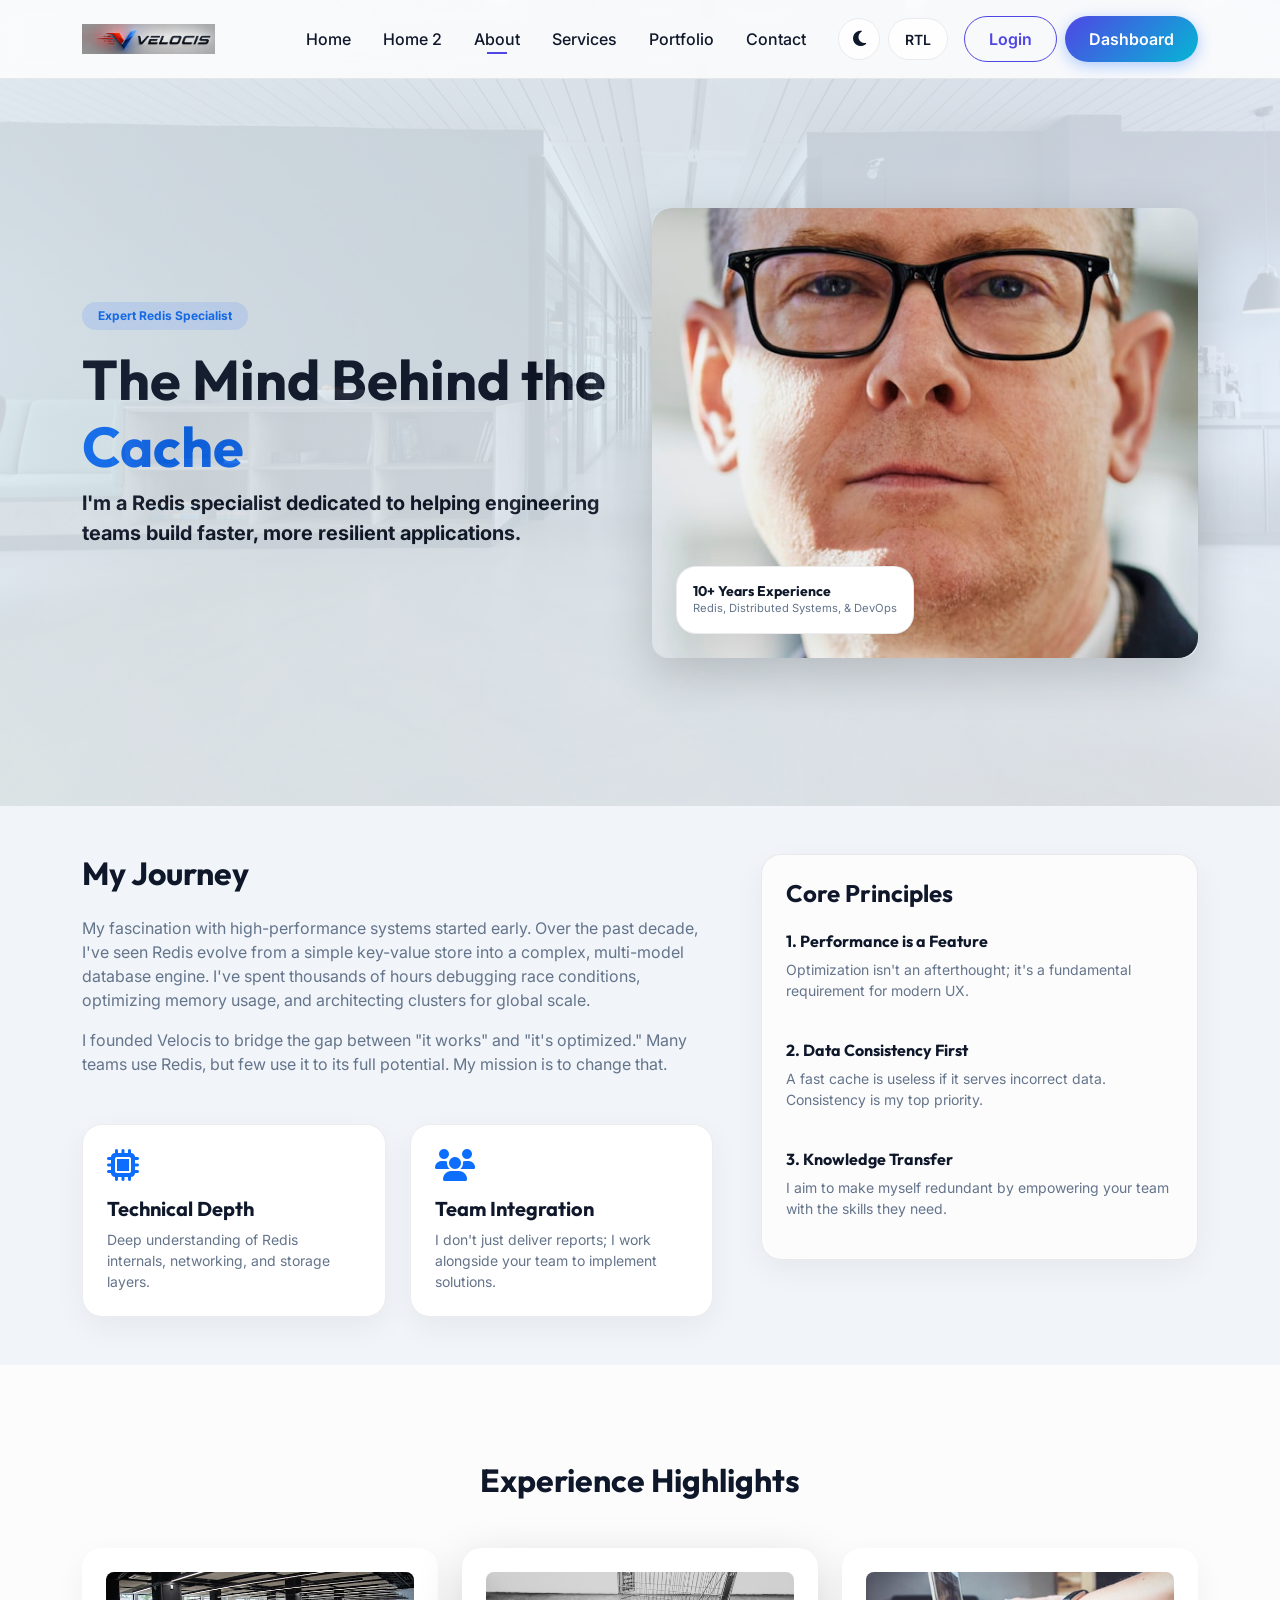
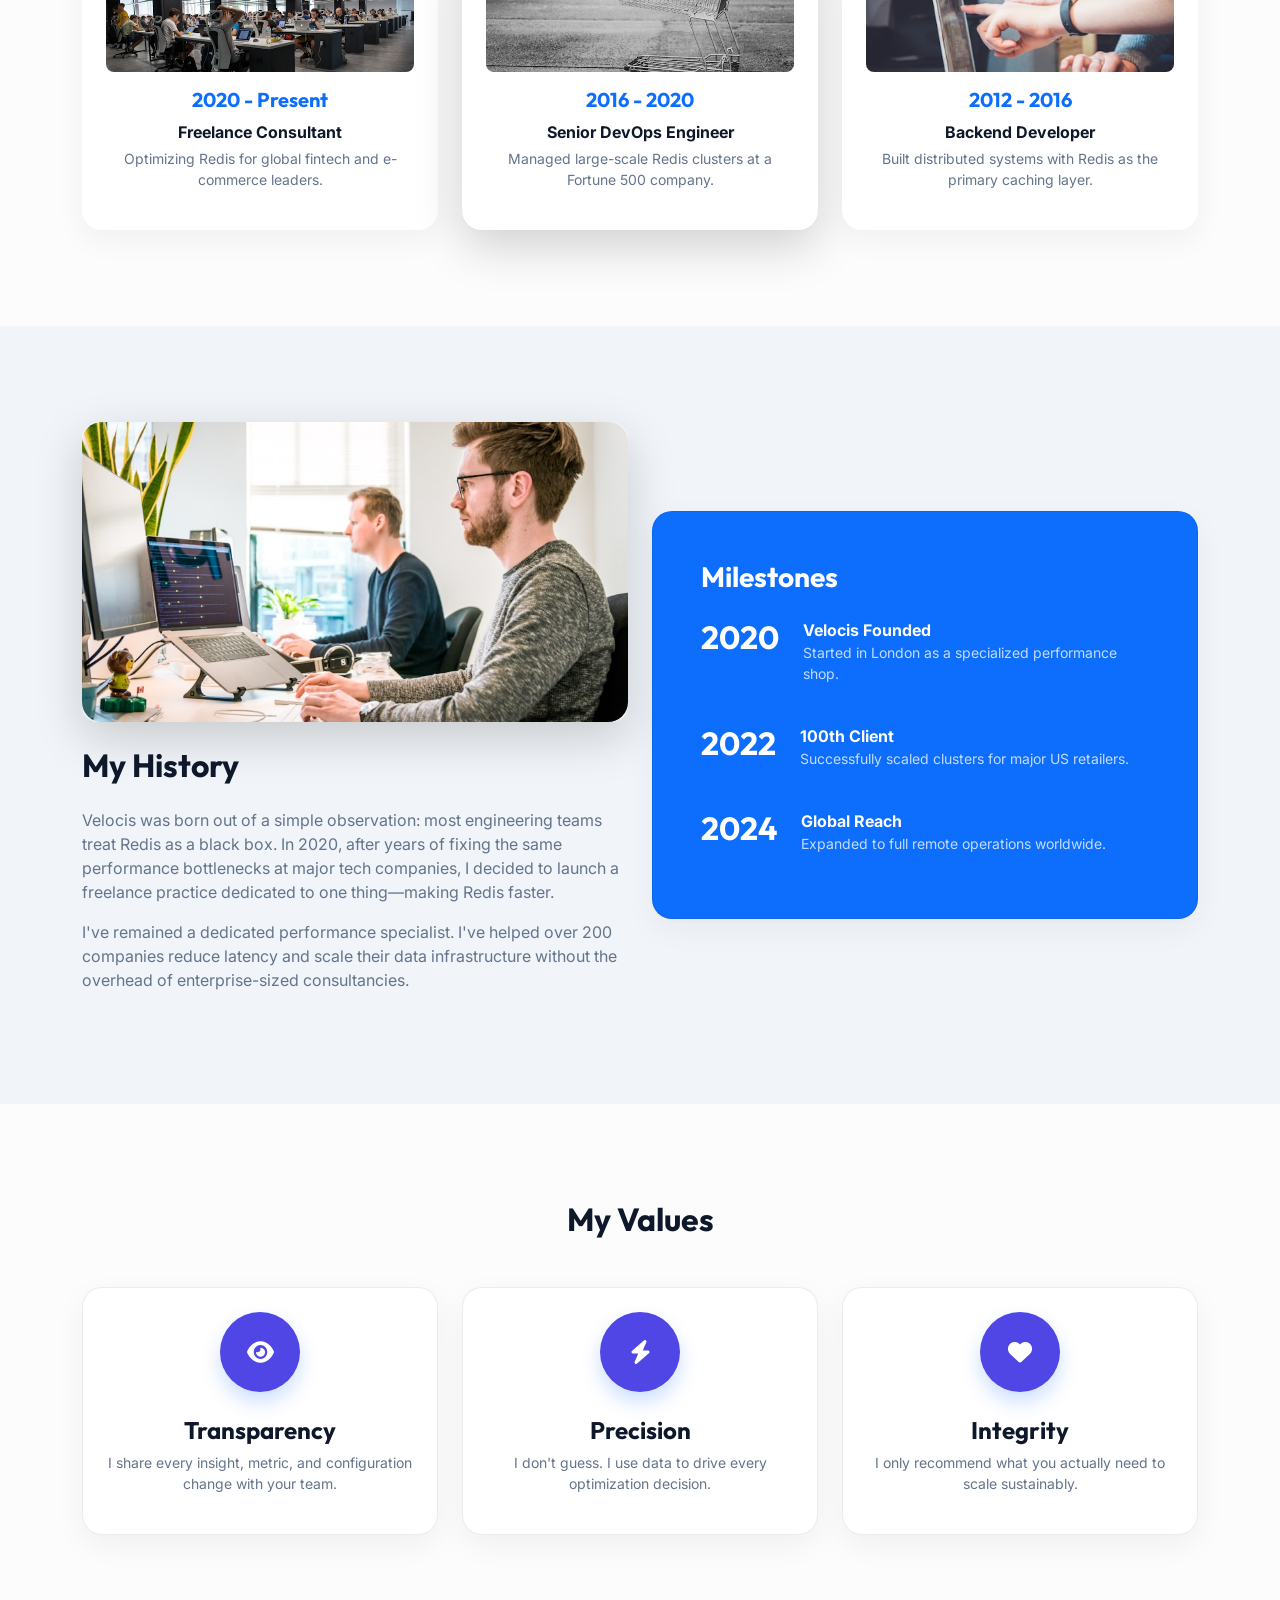
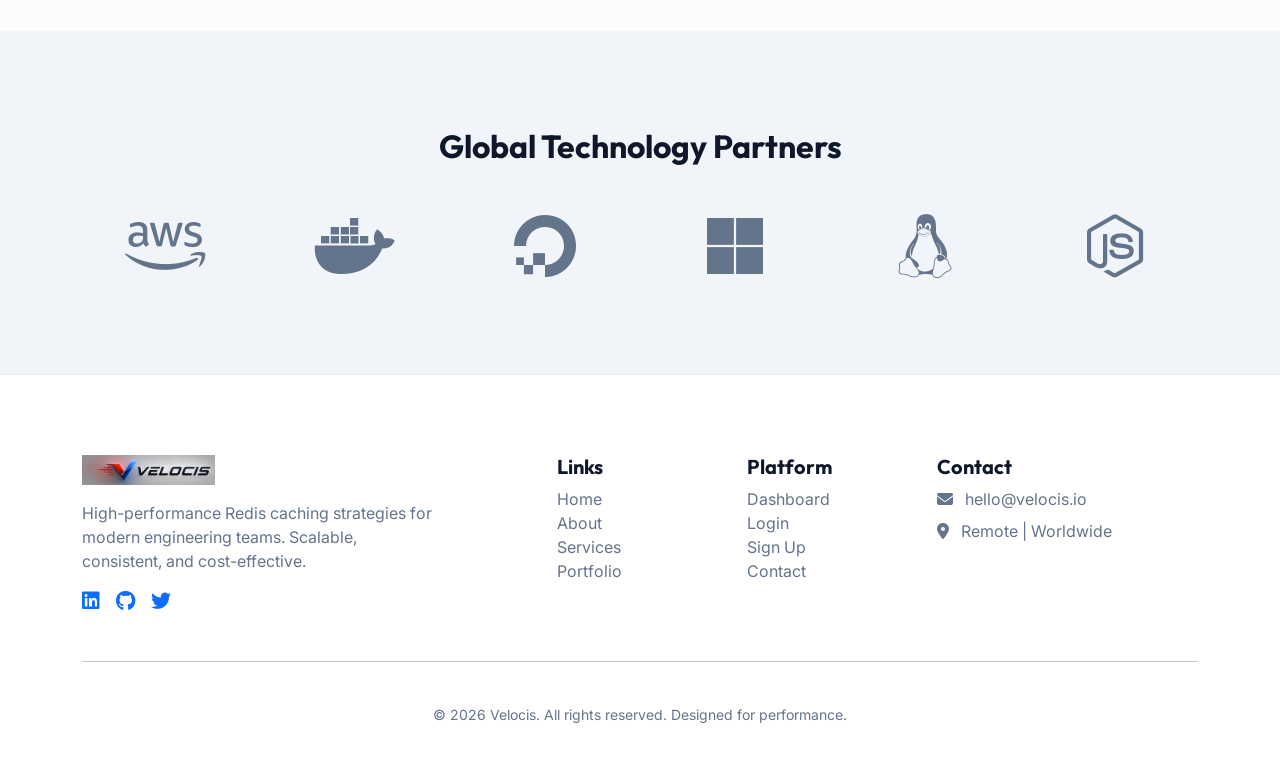
==== commit 928d2882: "clientcorrections1" ====
--- a/about.html
+++ b/about.html
@@ -6,6 +6,13 @@
     <meta name="viewport" content="width=device-width, initial-scale=1.0">
     <title>About | Velocis Redis Caching</title>
     <link rel="icon" type="image/png" href="assets/favicon.png">
+
+    <!-- Google Fonts -->
+    <link rel="preconnect" href="https://fonts.googleapis.com">
+    <link rel="preconnect" href="https://fonts.gstatic.com" crossorigin>
+    <link href="https://fonts.googleapis.com/css2?family=Inter:wght@400;500;600&family=Outfit:wght@700;800&display=swap" rel="stylesheet">
+
+    <!-- Bootstrap 5 CSS -->
     <link href="https://cdn.jsdelivr.net/npm/bootstrap@5.3.0/dist/css/bootstrap.min.css" rel="stylesheet">
     <link rel="stylesheet" href="https://cdnjs.cloudflare.com/ajax/libs/font-awesome/6.4.0/css/all.min.css">
     <link rel="stylesheet" href="css/style.css">
@@ -48,7 +55,7 @@
         </div>
     </nav>
 
-    <header class="hero-section py-5">
+    <header class="hero-section">
         <img src="assets/about_hero.jpg" alt="Office Background" class="hero-bg-image">
         <div class="container py-5">
             <div class="row align-items-center">
@@ -161,20 +168,19 @@
         </div>
     </section>
 
-    <!-- Company History Section -->
+    <!-- My History Section -->
     <section class="py-5">
         <div class="container py-5">
             <div class="row align-items-center">
                 <div class="col-lg-6">
                     <div class="hover-zoom rounded-4 shadow-lg mb-4">
-                        <img src="assets/history.jpg" alt="Our History" class="img-fluid history-img-standard">
-                    </div>
-                    <h2 class="h1 mb-4">Our History</h2>
+                        <img src="assets/history.jpg" alt="My History" class="img-fluid history-img-standard">
+                    </div>
+                    <h2 class="mb-4">My History</h2>
                     <p class="text-muted">Velocis was born out of a simple observation: most engineering teams treat
                         Redis as a black box. In 2020, after years of fixing the same performance bottlenecks at major
-                        tech companies, I decided to build a consultancy dedicated to one thing—making Redis faster.</p>
-                    <p class="text-muted">What started as a one-person mission has grown into a global network of
-                        performance specialists. We've helped over 200 companies reduce latency and scale their data
+                        tech companies, I decided to launch a freelance practice dedicated to one thing—making Redis faster.</p>
+                    <p class="text-muted">I've remained a dedicated performance specialist. I've helped over 200 companies reduce latency and scale their data
                         infrastructure without the overhead of enterprise-sized consultancies.</p>
                 </div>
                 <div class="col-lg-6">
@@ -210,7 +216,7 @@
     <!-- Values Section -->
     <section class="py-5 bg-light-subtle">
         <div class="container py-5 text-center">
-            <h2 class="h1 mb-5">Our Values</h2>
+            <h2 class="mb-5">My Values</h2>
             <div class="row g-4">
                 <div class="col-md-4">
                     <div class="glass-card h-100 p-4 align-items-center">
@@ -218,7 +224,7 @@
                             <i class="fas fa-eye"></i>
                         </div>
                         <h4>Transparency</h4>
-                        <p class="text-muted small">We share every insight, metric, and configuration change with your
+                        <p class="text-muted small">I share every insight, metric, and configuration change with your
                             team.</p>
                     </div>
                 </div>
@@ -228,7 +234,7 @@
                             <i class="fas fa-bolt"></i>
                         </div>
                         <h4>Precision</h4>
-                        <p class="text-muted small">We don't guess. We use data to drive every optimization decision.
+                        <p class="text-muted small">I don't guess. I use data to drive every optimization decision.
                         </p>
                     </div>
                 </div>
@@ -238,7 +244,7 @@
                             <i class="fas fa-heart"></i>
                         </div>
                         <h4>Integrity</h4>
-                        <p class="text-muted small">We only recommend what you actually need to scale sustainably.</p>
+                        <p class="text-muted small">I only recommend what you actually need to scale sustainably.</p>
                     </div>
                 </div>
             </div>
@@ -248,7 +254,7 @@
     <!-- Partners/Trust Section -->
     <section class="py-5">
         <div class="container py-5">
-            <h2 class="h1 text-center mb-5">Global Technology Partners</h2>
+            <h2 class="text-center mb-5">Global Technology Partners</h2>
             <div class="row g-4 align-items-center justify-content-center partner-logos">
                 <div class="col-6 col-md-2 text-center"><i class="fab fa-aws fa-4x"></i></div>
                 <div class="col-6 col-md-2 text-center"><i class="fab fa-docker fa-4x"></i></div>
@@ -313,4 +319,4 @@
     <script src="js/main.js"></script>
 </body>
 
-</html>+</html>
